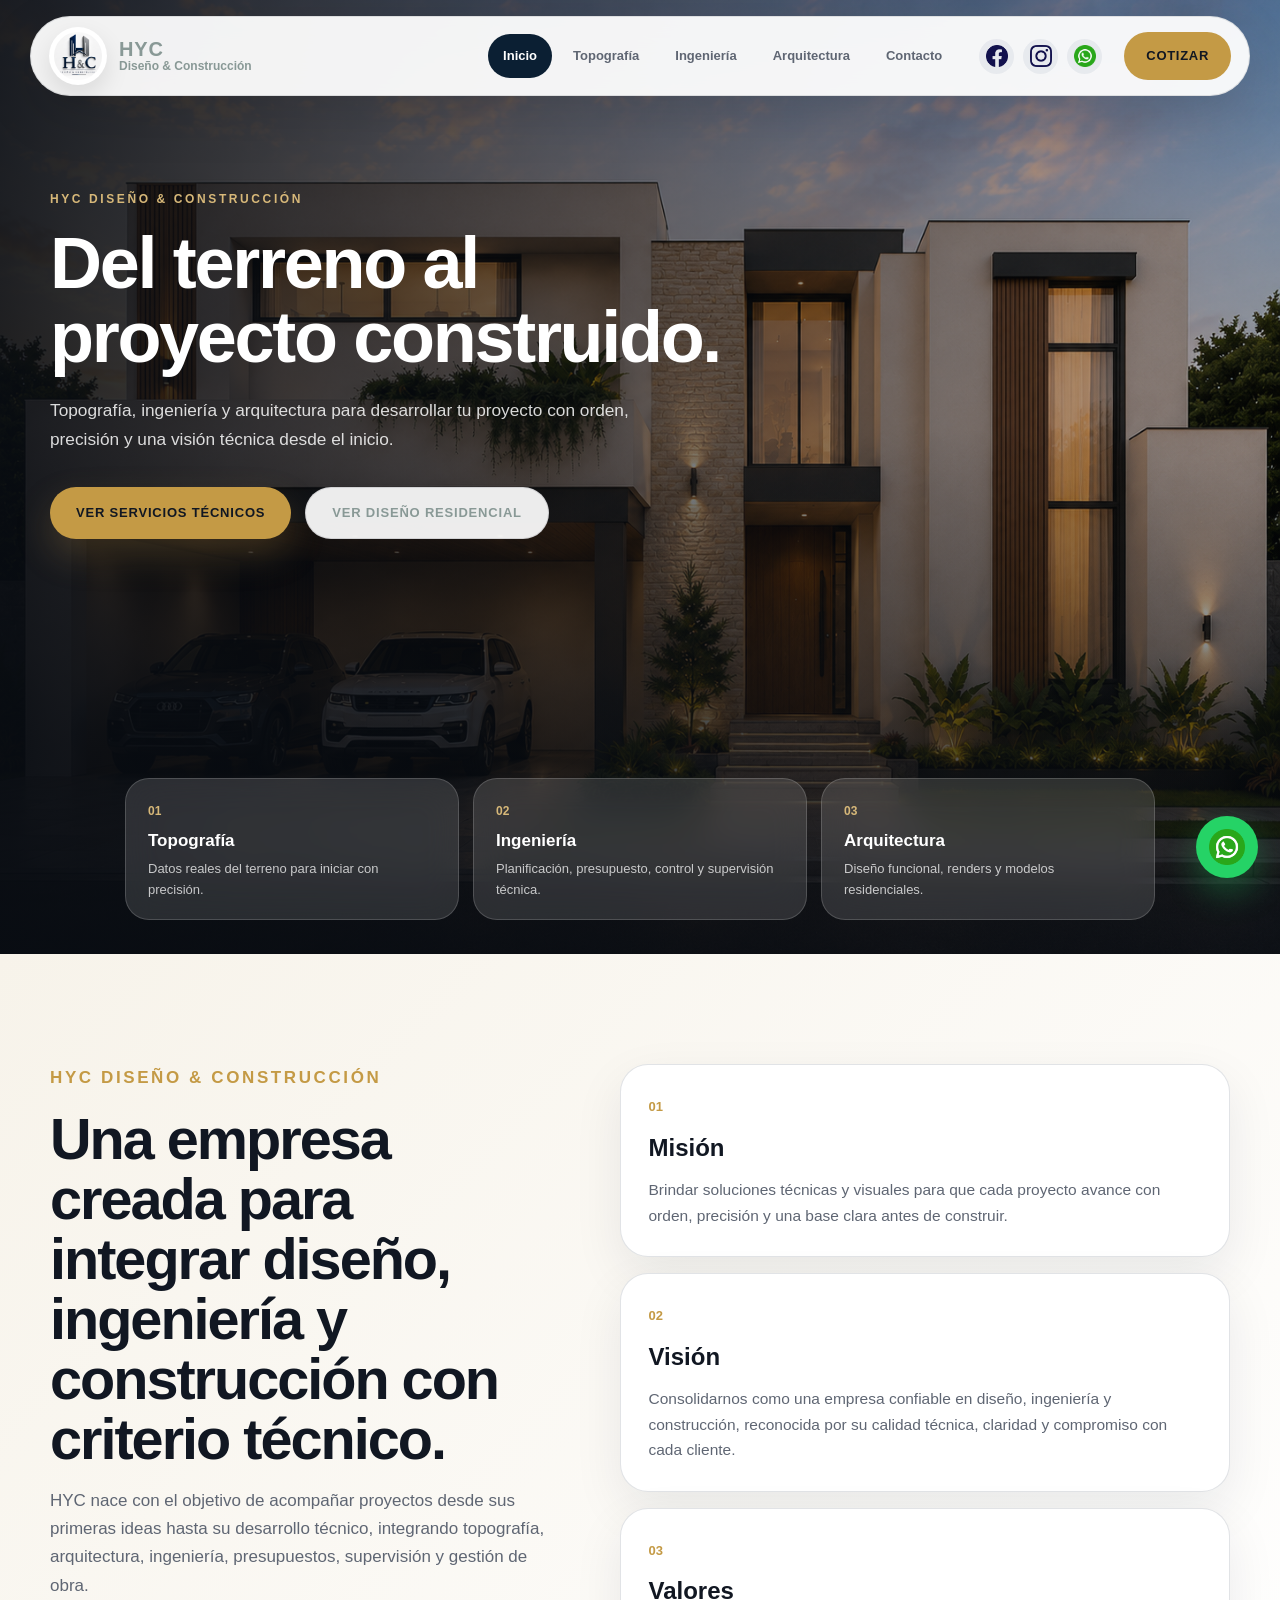
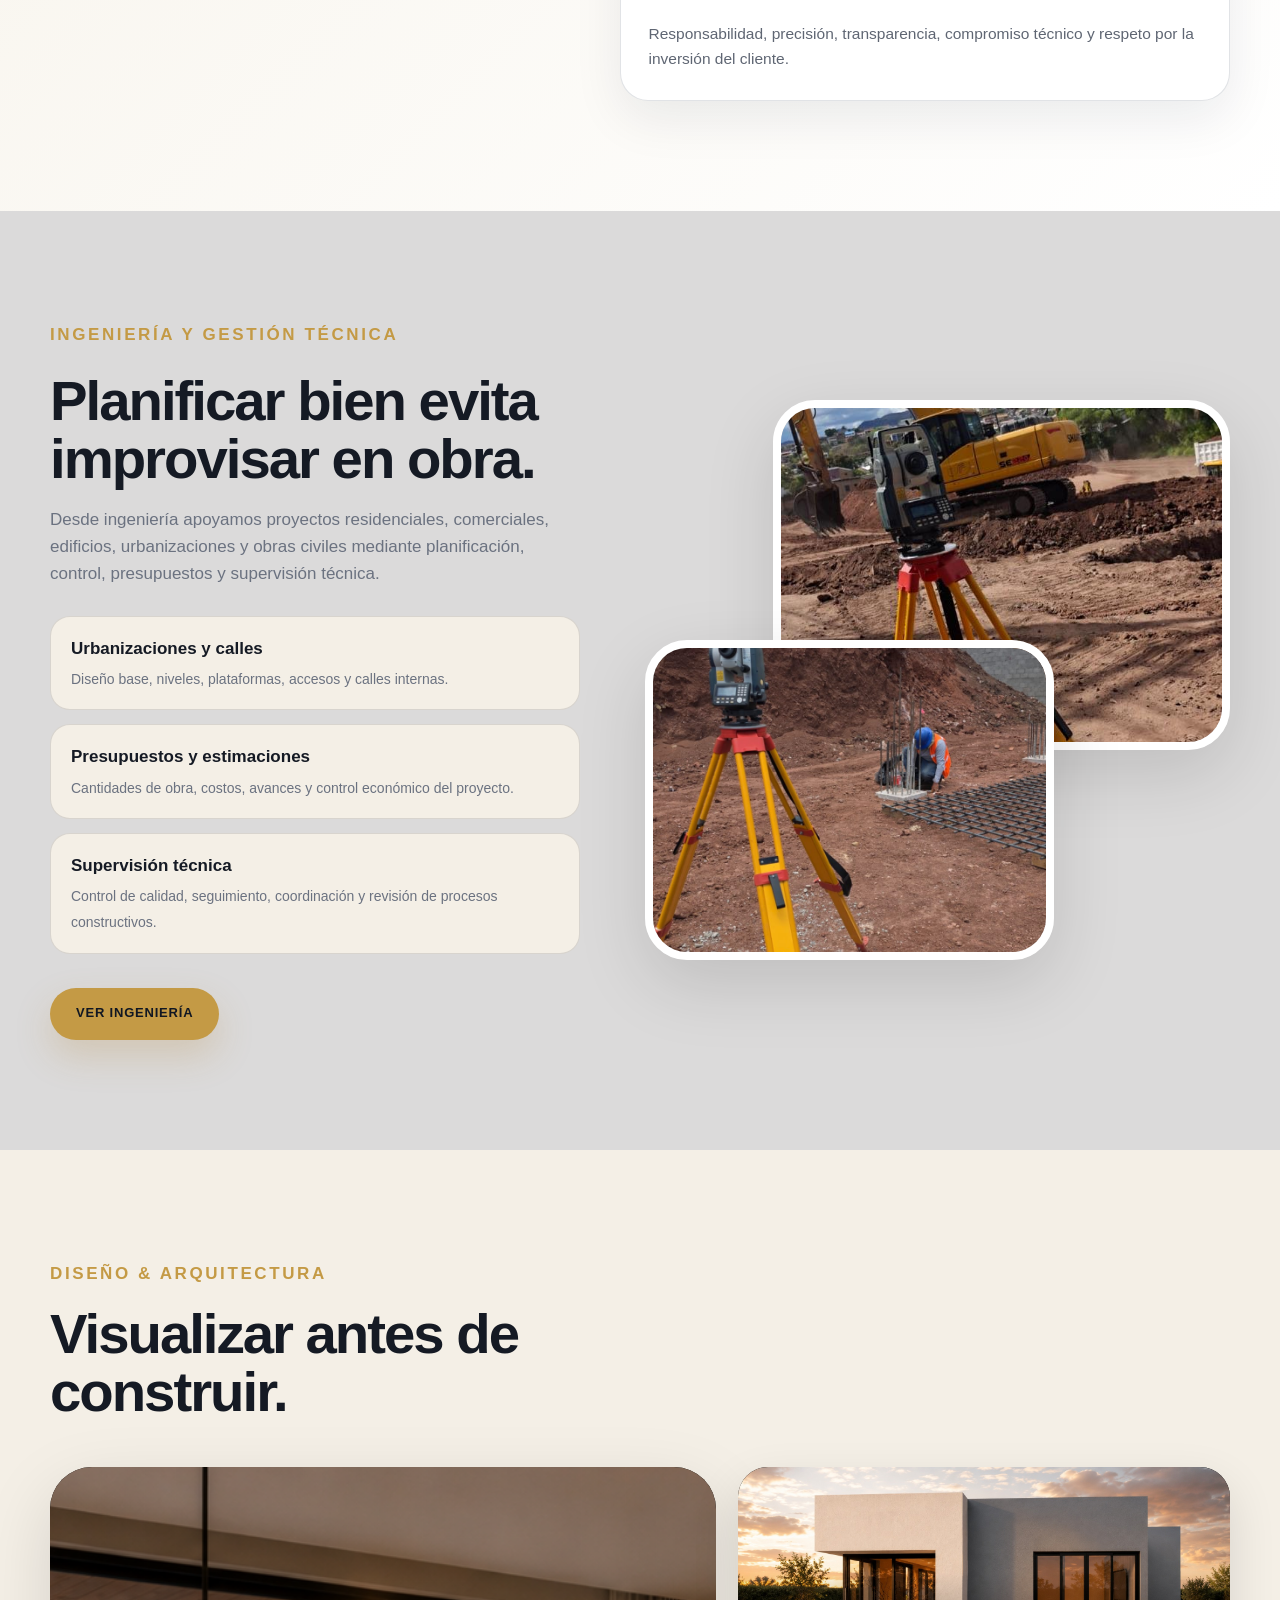
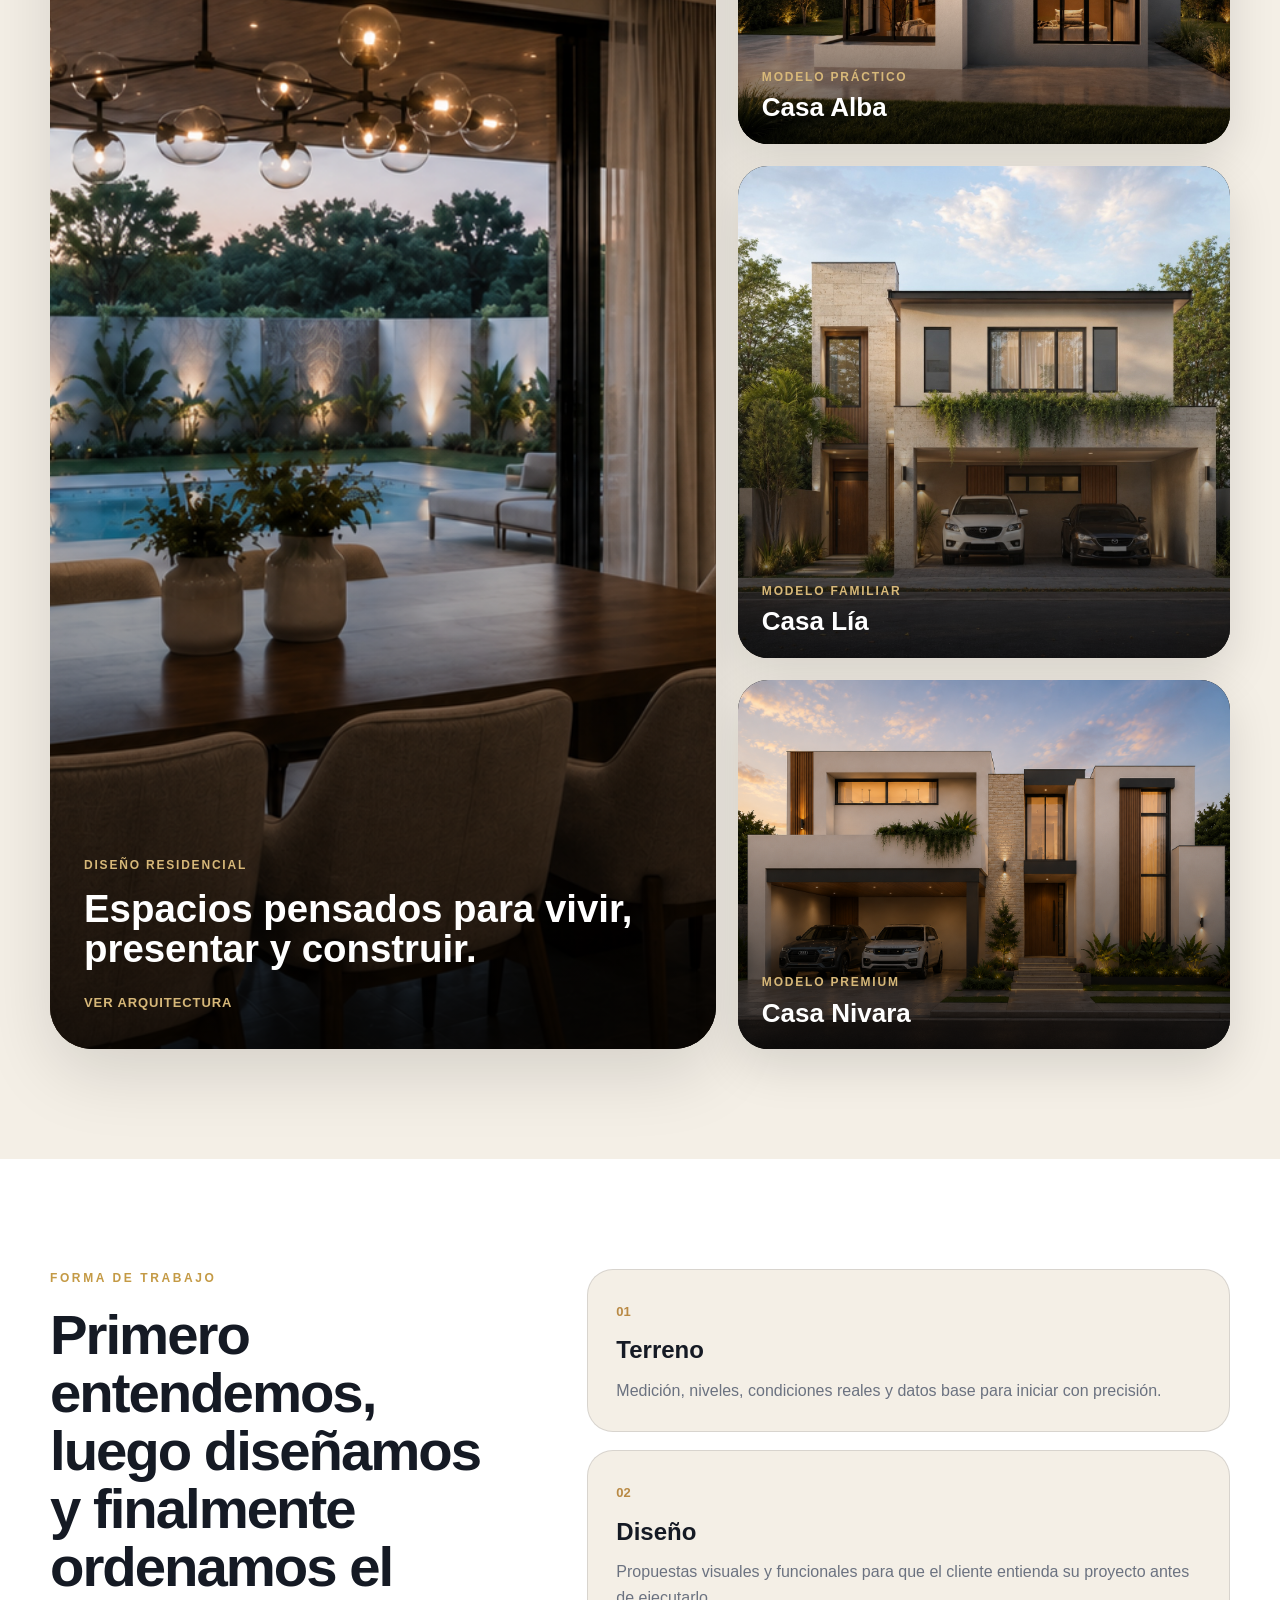
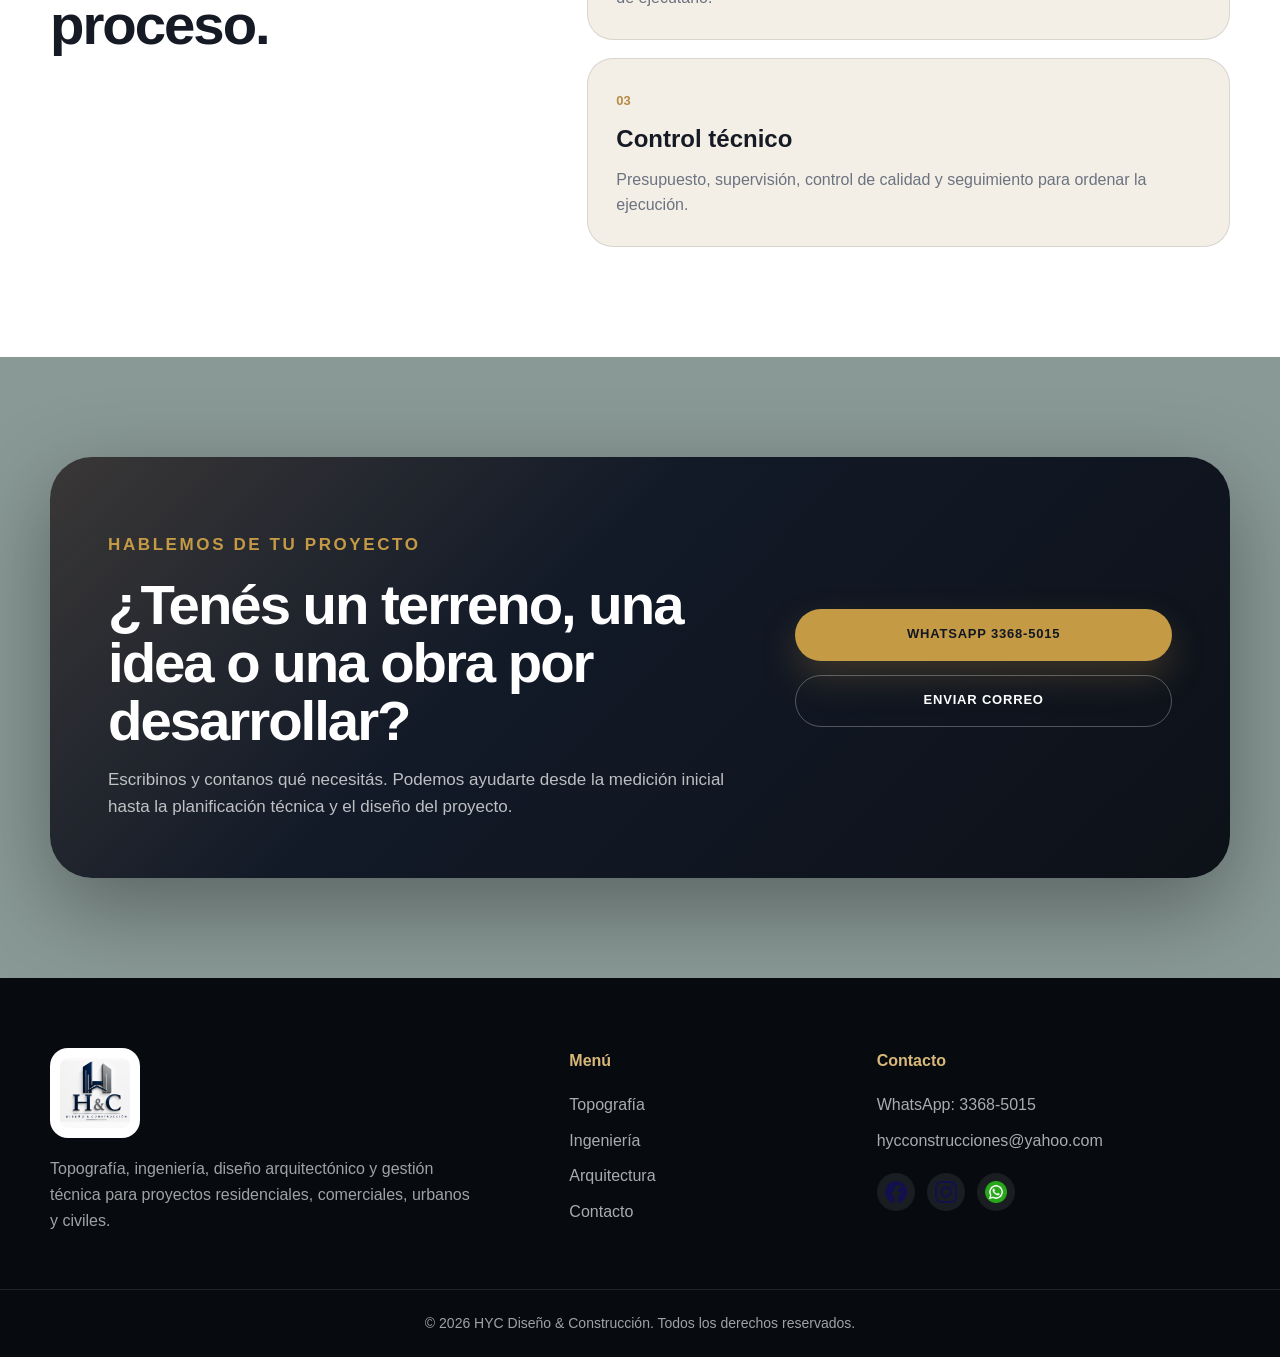
==== index.html @ 6c29e4f9 "Add files via upload" ====
<!DOCTYPE html>
<html lang="es">
<head>
  <meta charset="UTF-8" />
  <meta name="viewport" content="width=device-width, initial-scale=1.0" />

  <title>HYC Diseño & Construcción | Topografía, Ingeniería y Arquitectura</title>

  <meta name="description" content="HYC Diseño & Construcción integra topografía, ingeniería y arquitectura para desarrollar proyectos residenciales, comerciales, urbanos y civiles." />

  <link rel="stylesheet" href="style.css" />

  <!-- Protección básica por si el CSS no carga -->
  <style>
    .brand-logo img,
    .footer-logo {
      max-width: 90px;
      height: auto;
    }

    .nav-social img,
    .footer-social img {
      width: 22px;
      height: 22px;
      object-fit: contain;
    }

    .whatsapp-float img {
      width: 36px;
      height: 36px;
      object-fit: contain;
    }
  </style>
</head>

<body>

  <!-- HEADER -->
  <header class="site-header">
    <div class="nav-wrap">

      <a href="index.html" class="brand-logo identity-brand">
        <img src="imagenes/logo-hyc.png" alt="HYC Diseño y Construcción">
        <span class="brand-name">
          <strong>HYC</strong>
          <small>Diseño & Construcción</small>
        </span>
      </a>

      <input type="checkbox" id="menu-toggle" class="menu-toggle">

      <label for="menu-toggle" class="menu-btn">
        <span></span>
        <span></span>
        <span></span>
      </label>

      <nav class="main-nav">
        <a href="index.html" class="active">Inicio</a>
        <a href="topografia.html">Topografía</a>
        <a href="ingenieria.html">Ingeniería</a>
        <a href="arquitectura.html">Arquitectura</a>
        <a href="contacto.html">Contacto</a>
      </nav>

      <div class="nav-social">
        <a href="https://www.facebook.com/profile.php?id=61572391505468" target="_blank" aria-label="Facebook HYC">
  <img src="imagenes/facebook.png" alt="Facebook">
</a>

       <a href="https://www.instagram.com/hycconstrucciones2026/" target="_blank" aria-label="Instagram HYC">
  <img src="imagenes/instagram.png" alt="Instagram">
</a>

        <a href="https://wa.me/50433685015?text=Hola%20HYC,%20quiero%20informaci%C3%B3n%20sobre%20sus%20servicios" target="_blank" aria-label="WhatsApp HYC">
          <img src="imagenes/whatsapp.png" alt="WhatsApp">
        </a>
      </div>

      <a class="nav-quote" href="https://wa.me/50433685015?text=Hola%20HYC,%20quiero%20cotizar%20un%20proyecto" target="_blank">
        Cotizar
      </a>

    </div>
  </header>

  <!-- WHATSAPP FLOTANTE -->
  <a class="whatsapp-float" href="https://wa.me/50433685015?text=Hola%20HYC,%20quiero%20informaci%C3%B3n%20sobre%20sus%20servicios" target="_blank" aria-label="Escribir por WhatsApp">
    <img src="imagenes/whatsapp.png" alt="WhatsApp">
  </a>

  <main>

    <!-- HERO PRINCIPAL -->
    <section class="hero-minimal">

      <div class="hero-image">
        <img src="imagenes/casa-nivara-fachada-frontal.png" alt="Casa Nivara HYC">
      </div>

      <div class="hero-shade"></div>

      <div class="hero-inner">

        <p class="hero-kicker">HYC Diseño & Construcción</p>

        <h1>Del terreno al proyecto construido.</h1>

        <p class="hero-copy">
          Topografía, ingeniería y arquitectura para desarrollar tu proyecto con orden,
          precisión y una visión técnica desde el inicio.
        </p>

        <div class="hero-buttons">
          <a href="topografia.html" class="btn-main">Ver servicios técnicos</a>
          <a href="arquitectura.html" class="btn-ghost">Ver diseño residencial</a>
        </div>

      </div>

      <div class="hero-bottom-card">
        <div>
          <span>01</span>
          <strong>Topografía</strong>
          <p>Datos reales del terreno para iniciar con precisión.</p>
        </div>

        <div>
          <span>02</span>
          <strong>Ingeniería</strong>
          <p>Planificación, presupuesto, control y supervisión técnica.</p>
        </div>

        <div>
          <span>03</span>
          <strong>Arquitectura</strong>
          <p>Diseño funcional, renders y modelos residenciales.</p>
        </div>
      </div>

    </section>

    <section class="identity-section">
  <div class="container identity-grid">

    <div>
      <p class="section-tag">HYC Diseño & Construcción</p>
      <h2>Una empresa creada para integrar diseño, ingeniería y construcción con criterio técnico.</h2>
      <p>
        HYC nace con el objetivo de acompañar proyectos desde sus primeras ideas hasta su desarrollo técnico,
        integrando topografía, arquitectura, ingeniería, presupuestos, supervisión y gestión de obra.
      </p>
    </div>

    <div class="identity-cards">

      <article>
        <span>01</span>
        <h3>Misión</h3>
        <p>
          Brindar soluciones técnicas y visuales para que cada proyecto avance con orden,
          precisión y una base clara antes de construir.
        </p>
      </article>

      <article>
        <span>02</span>
        <h3>Visión</h3>
        <p>
          Consolidarnos como una empresa confiable en diseño, ingeniería y construcción,
          reconocida por su calidad técnica, claridad y compromiso con cada cliente.
        </p>
      </article>

      <article>
        <span>03</span>
        <h3>Valores</h3>
        <p>
          Responsabilidad, precisión, transparencia, compromiso técnico y respeto por la inversión del cliente.
        </p>
      </article>

    </div>

  </div>
</section>

    <!-- INGENIERÍA -->
    <section class="engineering-clean home-white-section">
      <div class="container engineering-grid">

        <div class="engineering-copy">
          <p class="section-tag">Ingeniería y gestión técnica</p>
          <h2>Planificar bien evita improvisar en obra.</h2>

          <p>
            Desde ingeniería apoyamos proyectos residenciales, comerciales, edificios,
            urbanizaciones y obras civiles mediante planificación, control, presupuestos y supervisión técnica.
          </p>

          <div class="engineering-points">
            <div>
              <strong>Urbanizaciones y calles</strong>
              <span>Diseño base, niveles, plataformas, accesos y calles internas.</span>
            </div>

            <div>
              <strong>Presupuestos y estimaciones</strong>
              <span>Cantidades de obra, costos, avances y control económico del proyecto.</span>
            </div>

            <div>
              <strong>Supervisión técnica</strong>
              <span>Control de calidad, seguimiento, coordinación y revisión de procesos constructivos.</span>
            </div>
          </div>

          <a href="ingenieria.html" class="btn-main dark">Ver ingeniería</a>
        </div>

        <div class="engineering-images">
          <img src="imagenes/topografia-17.jpeg" alt="Control técnico en obra HYC">
          <img src="imagenes/topografia-campo-01.jpeg" alt="Topografía y obra HYC">
        </div>

      </div>
    </section>

    <!-- ARQUITECTURA -->
    <section class="architecture-home-section">
      <div class="container">

        <div class="architecture-home-head">
          <div>
            <p class="section-tag">Diseño & Arquitectura</p>
            <h2>Visualizar antes de construir.</h2>
          </div>

        
        </div>

        <div class="architecture-showcase">

          <article class="arch-main-card">
            <img src="imagenes/casa-nivara-sala-comedor.png" alt="Diseño interior HYC">
            <div>
              <span>Diseño residencial</span>
              <h3>Espacios pensados para vivir, presentar y construir.</h3>
              <a href="arquitectura.html">Ver arquitectura</a>
            </div>
          </article>

          <div class="arch-model-strip">

            <article>
              <img src="imagenes/casa-alba-fachada-posterior.jpeg" alt="Casa Alba HYC">
              <div>
                <span>Modelo práctico</span>
                <h4>Casa Alba</h4>
              </div>
            </article>

            <article>
              <img src="imagenes/casa-lia-fachada.jpeg" alt="Casa Lía HYC">
              <div>
                <span>Modelo familiar</span>
                <h4>Casa Lía</h4>
              </div>
            </article>

            <article>
              <img src="imagenes/casa-nivara-fachada-frontal.png" alt="Casa Nivara HYC">
              <div>
                <span>Modelo premium</span>
                <h4>Casa Nivara</h4>
              </div>
            </article>

          </div>

        </div>

      </div>
    </section>

    <!-- CIERRE GENERAL -->
    <section class="why-clean home-final-flow">
      <div class="container why-grid">

        <div>
          <p class="section-tag">Forma de trabajo</p>
          <h2>Primero entendemos, luego diseñamos y finalmente ordenamos el proceso.</h2>
        </div>

        <div class="why-items">

          <div class="why-item">
            <span>01</span>
            <h3>Terreno</h3>
            <p>
              Medición, niveles, condiciones reales y datos base para iniciar con precisión.
            </p>
          </div>

          <div class="why-item">
            <span>02</span>
            <h3>Diseño</h3>
            <p>
              Propuestas visuales y funcionales para que el cliente entienda su proyecto antes de ejecutarlo.
            </p>
          </div>

          <div class="why-item">
            <span>03</span>
            <h3>Control técnico</h3>
            <p>
              Presupuesto, supervisión, control de calidad y seguimiento para ordenar la ejecución.
            </p>
          </div>

        </div>

      </div>
    </section>

    <!-- CTA FINAL -->
    <section class="final-cta">
      <div class="container final-cta-box">

        <div>
          <p class="section-tag">Hablemos de tu proyecto</p>
          <h2>¿Tenés un terreno, una idea o una obra por desarrollar?</h2>
          <p>
            Escribinos y contanos qué necesitás. Podemos ayudarte desde la medición inicial
            hasta la planificación técnica y el diseño del proyecto.
          </p>
        </div>

        <div class="final-cta-actions">
          <a class="btn-main" href="https://wa.me/50433685015?text=Hola%20HYC,%20quiero%20hablar%20sobre%20un%20proyecto" target="_blank">
            WhatsApp 3368-5015
          </a>

          <a class="btn-ghost dark-line" href="mailto:hycconstrucciones@yahoo.com">
            Enviar correo
          </a>
        </div>

      </div>
    </section>

  </main>

  <!-- FOOTER -->
  <footer class="site-footer">
    <div class="container footer-clean-grid">

      <div>
        <img class="footer-logo" src="imagenes/logo-hyc.png" alt="HYC Diseño y Construcción">
        <p>
          Topografía, ingeniería, diseño arquitectónico y gestión técnica para proyectos
          residenciales, comerciales, urbanos y civiles.
        </p>
      </div>

      <div>
        <h4>Menú</h4>
        <a href="topografia.html">Topografía</a>
        <a href="ingenieria.html">Ingeniería</a>
        <a href="arquitectura.html">Arquitectura</a>
        <a href="contacto.html">Contacto</a>
      </div>

      <div>
        <h4>Contacto</h4>
        <a href="https://wa.me/50433685015" target="_blank">WhatsApp: 3368-5015</a>
        <a href="mailto:hycconstrucciones@yahoo.com">hycconstrucciones@yahoo.com</a>

        <div class="footer-social">
  <a href="https://www.facebook.com/profile.php?id=61572391505468" target="_blank" aria-label="Facebook HYC">
    <img src="imagenes/facebook.png" alt="Facebook">
  </a>

  <a href="https://www.instagram.com/hycconstrucciones2026/" target="_blank" aria-label="Instagram HYC">
    <img src="imagenes/instagram.png" alt="Instagram">
  </a>

  <a href="https://wa.me/50433685015" target="_blank" aria-label="WhatsApp HYC">
    <img src="imagenes/whatsapp.png" alt="WhatsApp">
  </a>
</div>
      </div>

    </div>

    <div class="footer-bottom-clean">
      <p>© 2026 HYC Diseño & Construcción. Todos los derechos reservados.</p>
    </div>
  </footer>

</body>
</html>
---- style.css ----
/* ================================
   HYC DISEÑO & CONSTRUCCIÓN
   STYLE.CSS
================================ */

:root {
  --bg: #f4efe6;
  --white: #ffffff;
  --dark: #899996;
  --dark-soft: #1b2330;
  --text: #151a24;
  --muted: #6b7280;
  --gold: #b98a45;
  --gold-light: #d7b879;
  --line: rgba(17, 23, 34, 0.12);
  --line-light: rgba(255, 255, 255, 0.18);
  --radius: 28px;
  --radius-lg: 42px;
  --shadow: 0 24px 70px rgba(0, 0, 0, 0.13);
  --shadow-dark: 0 30px 90px rgba(0, 0, 0, 0.35);
  --container: 1180px;
}

/* RESET */
* {
  margin: 0;
  padding: 0;
  box-sizing: border-box;
}

html {
  scroll-behavior: smooth;
}

body {
  font-family: Arial, Helvetica, sans-serif;
  background: var(--bg);
  color: var(--text);
  line-height: 1.6;
  overflow-x: hidden;
}

img,
video {
  max-width: 100%;
  display: block;
}

a {
  text-decoration: none;
  color: inherit;
}

.container {
  width: min(100% - 42px, var(--container));
  margin: 0 auto;
}

/* ================================
   HEADER
================================ */

.site-header {
  position: fixed;
  top: 0;
  width: 100%;
  z-index: 999;
  padding: 16px 0;
}

.nav-wrap {
  width: min(100% - 46px, 1220px);
  margin: 0 auto;
  min-height: 76px;
  padding: 10px 18px;
  border-radius: 999px;
  display: flex;
  align-items: center;
  gap: 22px;
  background: rgba(255, 255, 255, 0.92);
  border: 1px solid rgba(17, 23, 34, 0.10);
  backdrop-filter: blur(18px);
  box-shadow: 0 18px 55px rgba(0, 0, 0, 0.12);
}

.brand-logo.identity-brand {
  display: flex;
  align-items: center;
  gap: 12px;
  flex-shrink: 0;
}

.brand-logo.identity-brand img {
  width: 58px;
  height: 58px;
  object-fit: contain;
  border-radius: 50%;
  background: #fff;
  padding: 5px;
  box-shadow: 0 10px 24px rgba(0, 0, 0, 0.10);
}

.brand-name {
  display: flex;
  flex-direction: column;
  line-height: 1.08;
}

.brand-name strong {
  font-size: 20px;
  font-weight: 900;
  letter-spacing: 0.8px;
  color: var(--dark);
}

.brand-name small {
  font-size: 12px;
  color: var(--dark);
  font-weight: 600;
}

.main-nav {
  margin-left: auto;
  display: flex;
  align-items: center;
  gap: 6px;
}

.main-nav a {
  padding: 12px 15px;
  border-radius: 999px;
  font-size: 13px;
  font-weight: 900;
  color: var(--dark);
  transition: 0.25s ease;
}

.main-nav a:hover,
.main-nav a.active {
  background: var(--dark);
  color: #fff;
}

.nav-social {
  display: flex;
  align-items: center;
  gap: 9px;
}

.nav-social a {
  width: 35px;
  height: 35px;
  border-radius: 50%;
  display: grid;
  place-items: center;
  background: rgba(11, 45, 84, 0.06);
  transition: 0.25s ease;
}

.nav-social a:hover {
  transform: translateY(-2px);
  background: rgba(185, 138, 69, 0.18);
}

.nav-social img {
  width: 18px;
  height: 18px;
  object-fit: contain;
}

.nav-quote {
  background: var(--dark);
  color: #fff;
  padding: 14px 22px;
  border-radius: 999px;
  font-size: 13px;
  font-weight: 900;
  text-transform: uppercase;
  letter-spacing: 0.7px;
  transition: 0.25s ease;
}

.nav-quote:hover {
  background: var(--gold);
  color: #111;
  transform: translateY(-2px);
}

.menu-toggle {
  display: none;
}

.menu-btn {
  display: none;
  width: 46px;
  height: 46px;
  border-radius: 50%;
  background: var(--dark);
  align-items: center;
  justify-content: center;
  flex-direction: column;
  gap: 5px;
  cursor: pointer;
  margin-left: auto;
}

.menu-btn span {
  width: 20px;
  height: 2px;
  background: #fff;
  border-radius: 999px;
}

/* ================================
   WHATSAPP FLOTANTE
================================ */

.whatsapp-float {
  position: fixed;
  right: 22px;
  bottom: 22px;
  width: 62px;
  height: 62px;
  border-radius: 50%;
  display: grid;
  place-items: center;
  background: #25d366;
  box-shadow: 0 18px 45px rgba(0, 0, 0, 0.28);
  z-index: 1000;
  transition: 0.25s ease;
}

.whatsapp-float:hover {
  transform: translateY(-4px) scale(1.03);
}

.whatsapp-float img {
  width: 36px;
  height: 36px;
  object-fit: contain;
}

/* ================================
   BOTONES
================================ */

.btn-main,
.btn-ghost {
  display: inline-flex;
  align-items: center;
  justify-content: center;
  min-height: 52px;
  padding: 0 26px;
  border-radius: 999px;
  font-size: 13px;
  font-weight: 900;
  text-transform: uppercase;
  letter-spacing: 0.8px;
  transition: 0.25s ease;
}

.btn-main {
  background: var(--gold);
  color: #111;
  box-shadow: 0 16px 35px rgba(185, 138, 69, 0.25);
}

.btn-main:hover {
  transform: translateY(-3px);
  background: var(--gold-light);
}

.btn-main.dark {
  background: var(--dark);
  color: #fff;
}

.btn-main.dark:hover {
  background: var(--gold);
  color: #111;
}

.btn-ghost {
  background: rgba(255, 255, 255, 0.92);
  color: var(--dark);
  border: 1px solid rgba(17, 23, 34, 0.12);
}

.btn-ghost:hover {
  transform: translateY(-3px);
  background: #fff;
}

.btn-ghost.dark-line {
  background: transparent;
  color: #fff;
  border-color: rgba(255, 255, 255, 0.28);
}

.btn-ghost.dark-line:hover {
  background: #fff;
  color: var(--dark);
}

/* ================================
   HERO PRINCIPAL
================================ */

.hero-minimal {
  position: relative;
  min-height: 106vh;
  background: var(--dark);
  overflow: hidden;
  display: flex;
  align-items: flex-start;
}

.hero-image {
  position: absolute;
  inset: 0;
  z-index: 1;
}

.hero-image img {
  width: 100%;
  height: 100%;
  object-fit: cover;
}

.hero-shade {
  position: absolute;
  inset: 0;
  z-index: 2;
  background:
    linear-gradient(90deg, rgba(8, 12, 18, 0.90) 0%, rgba(8, 12, 18, 0.58) 45%, rgba(8, 12, 18, 0.18) 100%),
    linear-gradient(0deg, rgba(8, 12, 18, 0.82) 0%, transparent 55%);
}

.hero-inner {
  position: relative;
  z-index: 3;
  width: min(100% - 42px, var(--container));
  margin: 0 auto;
  padding-top: 190px;
  padding-bottom: 240px;
  color: #fff;
}

.hero-kicker,
.section-tag {
  font-size: 12px;
  font-weight: 900;
  letter-spacing: 2.6px;
  text-transform: uppercase;
  color: var(--gold-light);
  margin-bottom: 18px;
}

.hero-inner h1 {
  max-width: 720px;
  font-size: clamp(42px, 5.8vw, 72px);
  line-height: 1.02;
  letter-spacing: -2.3px;
  margin-bottom: 22px;
}

.hero-copy {
  max-width: 610px;
  font-size: clamp(16px, 1.35vw, 19px);
  color: rgba(255, 255, 255, 0.84);
  line-height: 1.65;
  margin-bottom: 34px;
}

.hero-buttons {
  display: flex;
  flex-wrap: wrap;
  gap: 14px;
}

/* Tarjetas inferiores del hero */
.hero-bottom-card {
  position: absolute;
  z-index: 4;
  left: 50%;
  bottom: 34px;
  transform: translateX(-50%);
  width: min(100% - 42px, 1030px);
  display: grid;
  grid-template-columns: repeat(3, 1fr);
  gap: 14px;
}

.hero-bottom-card div {
  padding: 18px 22px;
  border-radius: 24px;
  background: rgba(255, 255, 255, 0.13);
  border: 1px solid rgba(255, 255, 255, 0.17);
  backdrop-filter: blur(18px);
  color: #fff;
}

.hero-bottom-card span {
  color: var(--gold-light);
  font-size: 12px;
  font-weight: 900;
}

.hero-bottom-card strong {
  display: block;
  font-size: 17px;
  margin: 5px 0;
}

.hero-bottom-card p {
  color: rgba(255, 255, 255, 0.74);
  font-size: 13px;
}

/* ================================
   TOPOGRAFÍA FEATURE
================================ */

.topography-feature {
  padding: 110px 0;
  background: var(--dark);
  color: #202a2f;
}

.topo-feature-grid {
  display: grid;
  grid-template-columns: 1.05fr 0.95fr;
  gap: 60px;
  align-items: center;
}

.topo-video {
  border-radius: var(--radius-lg);
  overflow: hidden;
  box-shadow: var(--shadow-dark);
  border: 1px solid var(--line-light);
  background: #c2acac;
}

.topo-video video {
  width: 100%;
  height: 420px;
  object-fit: cover;
}

.topo-text h2 {
  font-size: clamp(34px, 4.3vw, 56px);
  line-height: 1.03;
  letter-spacing: -2px;
  margin-bottom: 18px;
}

.topo-text p {
  color: rgba(17, 16, 16, 0.74);
  font-size: 17px;
}

.soft-list {
  display: flex;
  flex-wrap: wrap;
  gap: 10px;
  margin: 28px 0 30px;
}

.soft-list span {
  border: 1px solid rgba(255, 255, 255, 0.16);
  background: rgba(255, 255, 255, 0.08);
  padding: 10px 14px;
  border-radius: 999px;
  font-size: 13px;
  font-weight: 800;
  color: rgba(58, 58, 75, 0.86);
}

.text-link {
  display: inline-flex;
  color: var(--gold-light);
  font-size: 13px;
  font-weight: 900;
  text-transform: uppercase;
  letter-spacing: 0.9px;
}

/* ================================
   INGENIERÍA
================================ */

.engineering-clean {
  padding: 110px 0;
  background: #dbdada;
}

.engineering-grid {
  display: grid;
  grid-template-columns: 0.95fr 1.05fr;
  gap: 65px;
  align-items: center;
}

.engineering-copy .section-tag,
.architecture-home-section .section-tag,
.why-clean .section-tag,
.final-cta .section-tag {
  color: var(--gold);
}

.engineering-copy h2 {
  font-size: clamp(34px, 4.4vw, 58px);
  line-height: 1.03;
  letter-spacing: -2px;
  margin-bottom: 18px;
}

.engineering-copy p {
  color: var(--muted);
  font-size: 17px;
  margin-bottom: 24px;
}

.engineering-points {
  display: grid;
  gap: 14px;
  margin: 28px 0 34px;
}

.engineering-points div {
  padding: 18px 20px;
  border-radius: 20px;
  background: var(--bg);
  border: 1px solid var(--line);
}

.engineering-points strong {
  display: block;
  font-size: 17px;
  margin-bottom: 4px;
}

.engineering-points span {
  color: var(--muted);
  font-size: 14px;
}

.engineering-images {
  position: relative;
  min-height: 560px;
}

.engineering-images img {
  position: absolute;
  object-fit: cover;
  border-radius: var(--radius-lg);
  box-shadow: var(--shadow);
  border: 8px solid #fff;
}

.engineering-images img:first-child {
  width: 78%;
  height: 350px;
  right: 0;
  top: 0;
}

.engineering-images img:last-child {
  width: 70%;
  height: 320px;
  left: 0;
  bottom: 0;
}

/* ================================
   ARQUITECTURA HOME
================================ */

.architecture-home-section {
  padding: 110px 0;
  background: var(--bg);
}

.architecture-home-head {
  display: grid;
  grid-template-columns: 0.9fr 0.8fr;
  gap: 45px;
  align-items: end;
  margin-bottom: 46px;
}

.architecture-home-head h2 {
  font-size: clamp(34px, 4.4vw, 58px);
  line-height: 1.03;
  letter-spacing: -2px;
}

.architecture-home-head p {
  color: var(--muted);
  font-size: 17px;
}

.architecture-showcase {
  display: grid;
  grid-template-columns: 1.15fr 0.85fr;
  gap: 22px;
}

.arch-main-card {
  position: relative;
  min-height: 620px;
  border-radius: var(--radius-lg);
  overflow: hidden;
  box-shadow: var(--shadow);
  background: #000;
}

.arch-main-card img {
  width: 100%;
  height: 100%;
  object-fit: cover;
}

.arch-main-card::after {
  content: "";
  position: absolute;
  inset: 0;
  background: linear-gradient(0deg, rgba(0, 0, 0, 0.74), transparent 58%);
}

.arch-main-card div {
  position: absolute;
  z-index: 2;
  left: 34px;
  right: 34px;
  bottom: 34px;
  color: #fff;
}

.arch-main-card span,
.arch-model-strip span {
  color: var(--gold-light);
  font-size: 12px;
  font-weight: 900;
  letter-spacing: 1.8px;
  text-transform: uppercase;
}

.arch-main-card h3 {
  font-size: clamp(30px, 3vw, 44px);
  line-height: 1.05;
  margin: 12px 0 20px;
}

.arch-main-card a {
  display: inline-flex;
  color: var(--gold-light);
  font-size: 13px;
  font-weight: 900;
  text-transform: uppercase;
  letter-spacing: 0.9px;
}

.arch-model-strip {
  display: grid;
  gap: 22px;
}

.arch-model-strip article {
  position: relative;
  min-height: 190px;
  border-radius: 30px;
  overflow: hidden;
  background: #000;
  box-shadow: 0 18px 48px rgba(0, 0, 0, 0.12);
}

.arch-model-strip img {
  width: 100%;
  height: 100%;
  object-fit: cover;
}

.arch-model-strip article::after {
  content: "";
  position: absolute;
  inset: 0;
  background: linear-gradient(0deg, rgba(0, 0, 0, 0.70), transparent 62%);
}

.arch-model-strip div {
  position: absolute;
  z-index: 2;
  left: 24px;
  right: 24px;
  bottom: 22px;
  color: #fff;
}

.arch-model-strip h4 {
  font-size: 26px;
  line-height: 1.05;
  margin-top: 6px;
}

/* ================================
   FORMA DE TRABAJO
================================ */

.why-clean {
  padding: 110px 0;
  background: #fff;
}

.why-grid {
  display: grid;
  grid-template-columns: 0.8fr 1.1fr;
  gap: 70px;
  align-items: start;
}

.why-grid h2 {
  font-size: clamp(34px, 4.4vw, 58px);
  line-height: 1.03;
  letter-spacing: -2px;
}

.why-items {
  display: grid;
  gap: 18px;
}

.why-item {
  padding: 28px;
  background: var(--bg);
  border: 1px solid var(--line);
  border-radius: 26px;
}

.why-item span {
  color: var(--gold);
  font-size: 13px;
  font-weight: 900;
}

.why-item h3 {
  font-size: 24px;
  margin: 8px 0 8px;
}

.why-item p {
  color: var(--muted);
}

/* ================================
   CTA FINAL
================================ */

.final-cta {
  padding: 100px 0;
  background: var(--dark);
}

.final-cta-box {
  display: grid;
  grid-template-columns: 1.1fr 0.65fr;
  gap: 50px;
  align-items: center;
  padding: 58px;
  border-radius: var(--radius-lg);
  background:
    linear-gradient(135deg, rgba(185, 138, 69, 0.22), transparent 40%),
    linear-gradient(135deg, #162032, #0d1118);
  color: #fff;
  box-shadow: var(--shadow-dark);
}

.final-cta-box h2 {
  font-size: clamp(34px, 4.4vw, 58px);
  line-height: 1.03;
  letter-spacing: -2px;
}

.final-cta-box p {
  color: rgba(255, 255, 255, 0.72);
  font-size: 17px;
  margin-top: 16px;
}

.final-cta-actions {
  display: grid;
  gap: 14px;
}

/* ================================
   FOOTER
================================ */

.site-footer {
  background: #070a0f;
  color: #fff;
  padding-top: 70px;
}

.footer-clean-grid {
  display: grid;
  grid-template-columns: 1.3fr 0.7fr 1fr;
  gap: 60px;
  padding-bottom: 55px;
}

.footer-logo {
  width: 150px;
  height: auto;
  margin-bottom: 18px;
  background: #fff;
  border-radius: 18px;
  padding: 10px;
}

.site-footer p {
  color: rgba(255, 255, 255, 0.62);
  max-width: 420px;
}

.site-footer h4 {
  color: var(--gold-light);
  margin-bottom: 18px;
  font-size: 16px;
}

.site-footer a {
  display: block;
  color: rgba(255, 255, 255, 0.66);
  margin-bottom: 10px;
  transition: 0.25s ease;
}

.site-footer a:hover {
  color: #fff;
}

.footer-social {
  display: flex;
  gap: 12px;
  margin-top: 20px;
}

.footer-social a {
  width: 38px;
  height: 38px;
  border-radius: 50%;
  display: grid;
  place-items: center;
  background: rgba(255, 255, 255, 0.08);
}

.footer-social img {
  width: 20px;
  height: 20px;
  object-fit: contain;
}

.footer-bottom-clean {
  border-top: 1px solid rgba(255, 255, 255, 0.10);
  text-align: center;
  padding: 22px 20px;
}

.footer-bottom-clean p {
  max-width: none;
  font-size: 14px;
}

/* ================================
   RESPONSIVE
================================ */

@media (max-width: 1050px) {
  .nav-wrap {
    border-radius: 28px;
  }

  .menu-btn {
    display: flex;
  }

  .main-nav {
    position: absolute;
    top: 92px;
    left: 22px;
    right: 22px;
    display: none;
    flex-direction: column;
    align-items: stretch;
    background: rgba(255, 255, 255, 0.96);
    border-radius: 26px;
    padding: 18px;
    box-shadow: var(--shadow);
  }

  .main-nav a {
    padding: 15px 18px;
  }

  .menu-toggle:checked ~ .main-nav {
    display: flex;
  }

  .nav-social,
  .nav-quote {
    display: none;
  }

  .hero-minimal {
    min-height: auto;
  }

  .hero-inner {
    padding-top: 170px;
    padding-bottom: 80px;
  }

  .hero-bottom-card {
    position: relative;
    left: auto;
    bottom: auto;
    transform: none;
    width: min(100% - 42px, var(--container));
    margin: 30px auto 40px;
    grid-template-columns: 1fr;
  }

  .topo-feature-grid,
  .engineering-grid,
  .architecture-home-head,
  .architecture-showcase,
  .why-grid,
  .final-cta-box,
  .footer-clean-grid {
    grid-template-columns: 1fr;
  }

  .engineering-images {
    min-height: 570px;
  }

  .arch-main-card {
    min-height: 500px;
  }

  .arch-model-strip {
    grid-template-columns: repeat(3, 1fr);
  }

  .arch-model-strip article {
    min-height: 230px;
  }
}

@media (max-width: 720px) {
  .container,
  .hero-inner,
  .nav-wrap {
    width: min(100% - 28px, var(--container));
  }

  .site-header {
    padding: 12px 0;
  }

  .nav-wrap {
    min-height: 70px;
    padding: 10px 12px;
  }

  .brand-logo.identity-brand img {
    width: 52px;
    height: 52px;
  }

  .brand-name strong {
    font-size: 17px;
  }

  .brand-name small {
    font-size: 10px;
  }

  .hero-inner {
    padding-top: 145px;
    padding-bottom: 40px;
  }

  .hero-inner h1 {
    font-size: 40px;
    letter-spacing: -1.2px;
  }

  .hero-copy {
    font-size: 16px;
  }

  .hero-buttons {
    flex-direction: column;
  }

  .btn-main,
  .btn-ghost {
    width: 100%;
  }

  .topography-feature,
  .engineering-clean,
  .architecture-home-section,
  .why-clean,
  .final-cta {
    padding: 78px 0;
  }

  .topo-video video {
    height: 360px;
  }

  .topo-text h2,
  .engineering-copy h2,
  .architecture-home-head h2,
  .why-grid h2,
  .final-cta-box h2 {
    font-size: 34px;
    letter-spacing: -1px;
  }

  .engineering-images {
    min-height: auto;
    display: grid;
    gap: 16px;
  }

  .engineering-images img {
    position: static;
    width: 100% !important;
    height: 300px !important;
  }

  .arch-main-card {
    min-height: 420px;
  }

  .arch-model-strip {
    grid-template-columns: 1fr;
  }

  .arch-model-strip article {
    min-height: 230px;
  }

  .final-cta-box {
    padding: 34px;
  }

  .footer-clean-grid {
    gap: 34px;
  }

  .whatsapp-float {
    width: 56px;
    height: 56px;
    right: 16px;
    bottom: 16px;
  }

  .whatsapp-float img {
    width: 32px;
    height: 32px;
  }
}

@media (max-width: 430px) {
  .brand-name {
    display: none;
  }

  .hero-inner h1 {
    font-size: 38px;
  }

  .hero-kicker,
  .section-tag {
    font-size: 10px;
    letter-spacing: 2px;
  }

  .why-item {
    padding: 24px;
  }
}

/* Color del texto pequeño "TOPOGRAFÍA HYC" */
.topography-feature .topo-text .section-tag {
  color: #bd9b69 !important;
}

/* Mejorar tablitas de la sección Topografía */
.topography-feature .soft-list {
  display: flex;
  flex-wrap: wrap;
  gap: 12px;
  margin: 28px 0 30px;
}

.topography-feature .soft-list span {
  padding: 11px 18px;
  border-radius: 999px;
  background: rgba(24, 32, 36, 0.48);
  border: 1px solid rgba(255, 255, 255, 0.18);
  color: rgba(255, 255, 255, 0.92);
  font-size: 13px;
  font-weight: 800;
  box-shadow: 0 10px 24px rgba(0, 0, 0, 0.12);
  backdrop-filter: blur(8px);
  transition: 0.25s ease;
}

.topography-feature .soft-list span:hover {
  background: rgba(17, 23, 34, 0.72);
  border-color: rgba(185, 138, 69, 0.55);
  color: #ffffff;
  transform: translateY(-2px);
}

/* Mejor integración visual de la sección Topografía */
.topography-feature {
  background: #8f9d99;
}

.topography-feature .topo-text h2 {
  color: #202020;
}

.topography-feature .topo-text p {
  color: rgba(24, 24, 24, 0.78);
}

.topography-feature .topo-text .section-tag {
  color: #b98a45 !important;
}

.topography-feature .text-link {
  color: #d7b879;
}

/* ================================
   PÁGINA TOPOGRAFÍA
================================ */

.page-hero-topo {
  position: relative;
  min-height: 88vh;
  background: var(--dark);
  overflow: hidden;
  display: flex;
  align-items: flex-end;
}

.page-hero-media {
  position: absolute;
  inset: 0;
  z-index: 1;
}

.page-hero-media img {
  width: 100%;
  height: 100%;
  object-fit: cover;
}

.page-hero-shade {
  position: absolute;
  inset: 0;
  z-index: 2;
  background:
    linear-gradient(90deg, rgba(8, 12, 18, 0.92) 0%, rgba(8, 12, 18, 0.62) 45%, rgba(8, 12, 18, 0.20) 100%),
    linear-gradient(0deg, rgba(8, 12, 18, 0.88) 0%, transparent 55%);
}

.page-hero-inner {
  position: relative;
  z-index: 3;
  padding: 180px 0 85px;
  color: #fff;
}

.page-kicker {
  font-size: 12px;
  font-weight: 900;
  letter-spacing: 2.6px;
  text-transform: uppercase;
  color: var(--gold-light);
  margin-bottom: 18px;
}

.page-hero-inner h1 {
  max-width: 850px;
  font-size: clamp(42px, 6vw, 78px);
  line-height: 1;
  letter-spacing: -2.5px;
  margin-bottom: 24px;
}

.page-hero-inner p {
  max-width: 720px;
  color: rgba(255, 255, 255, 0.82);
  font-size: 19px;
  line-height: 1.65;
}

.page-actions {
  display: flex;
  flex-wrap: wrap;
  gap: 14px;
  margin-top: 34px;
}

/* RESUMEN TOPO */
.topo-overview {
  padding: 105px 0;
  background: #fff;
}

.overview-grid {
  display: grid;
  grid-template-columns: 0.9fr 0.9fr;
  gap: 70px;
  align-items: start;
  margin-bottom: 48px;
}

.overview-title h2,
.topo-section-head h2,
.video-copy h2,
.topo-gallery-head h2,
.deliverables-grid h2 {
  font-size: clamp(34px, 4.5vw, 58px);
  line-height: 1.03;
  letter-spacing: -2px;
}

.overview-title .section-tag,
.topo-section-head .section-tag,
.video-copy .section-tag,
.topo-gallery-head .section-tag,
.deliverables-grid .section-tag {
  color: var(--gold);
}

.overview-text p {
  color: var(--muted);
  font-size: 18px;
}

.overview-card-grid {
  display: grid;
  grid-template-columns: repeat(3, 1fr);
  gap: 18px;
}

.overview-card {
  background: var(--bg);
  border: 1px solid var(--line);
  border-radius: 28px;
  padding: 30px;
}

.overview-card span,
.service-detail-card span {
  color: var(--gold);
  font-weight: 900;
  font-size: 13px;
}

.overview-card h3 {
  font-size: 24px;
  margin: 10px 0 10px;
}

.overview-card p {
  color: var(--muted);
}

/* SERVICIOS DETALLADOS */
.topo-services-section {
  padding: 110px 0;
  background: var(--bg);
}

.topo-section-head {
  max-width: 820px;
  margin-bottom: 48px;
}

.topo-section-head p {
  color: var(--muted);
  font-size: 17px;
  margin-top: 14px;
}

.services-detail-grid {
  display: grid;
  grid-template-columns: repeat(3, 1fr);
  gap: 18px;
}

.service-detail-card {
  background: #808c8d;
  border: 1px solid var(--line);
  border-radius: 28px;
  padding: 28px;
  box-shadow: 0 16px 45px rgba(0, 0, 0, 0.06);
  transition: 0.25s ease;
}

.service-detail-card:hover {
  transform: translateY(-5px);
  box-shadow: var(--shadow);
}

.service-detail-card h3 {
  font-size: 22px;
  line-height: 1.15;
  margin: 10px 0 12px;
}

.service-detail-card p {
  color: var(--muted);
  font-size: 15.5px;
}

/* VIDEO SECTION */
.topo-video-section {
  padding: 110px 0;
  background: #fff;
}

.video-split {
  display: grid;
  grid-template-columns: 0.85fr 1.15fr;
  gap: 60px;
  align-items: center;
}

.video-copy p {
  color: var(--muted);
  font-size: 17px;
  margin: 18px 0 30px;
}

.video-mosaic {
  display: grid;
  grid-template-columns: 1.2fr 0.8fr;
  gap: 18px;
  align-items: stretch;
}

.video-frame {
  border-radius: 30px;
  overflow: hidden;
  background: #111;
  box-shadow: var(--shadow);
  border: 1px solid var(--line);
}

.video-frame video {
  width: 100%;
  height: 100%;
  min-height: 330px;
  object-fit: cover;
}

.large-video {
  min-height: 520px;
}

/* GALERÍA */
.topo-gallery-section {
  padding: 110px 0;
  background: var(--bg);
}

.topo-gallery-head {
  max-width: 760px;
  margin-bottom: 44px;
}

.topo-gallery-head p {
  color: var(--muted);
  font-size: 17px;
  margin-top: 14px;
}

.topo-gallery {
  display: grid;
  grid-template-columns: repeat(4, 1fr);
  gap: 16px;
}

.gallery-card {
  position: relative;
  min-height: 300px;
  border-radius: 30px;
  overflow: hidden;
  background: #000;
  box-shadow: var(--shadow);
}

.gallery-card.wide {
  grid-column: span 2;
}

.gallery-card img {
  width: 100%;
  height: 100%;
  object-fit: cover;
}

.gallery-card::after {
  content: "";
  position: absolute;
  inset: 0;
  background: linear-gradient(0deg, rgba(0, 0, 0, 0.70), transparent 62%);
}

.gallery-card div {
  position: absolute;
  z-index: 2;
  left: 24px;
  right: 24px;
  bottom: 22px;
  color: #fff;
}

.gallery-card span {
  color: var(--gold-light);
  font-size: 12px;
  font-weight: 900;
  text-transform: uppercase;
  letter-spacing: 1.4px;
}

.gallery-card h3 {
  font-size: 24px;
  line-height: 1.1;
  margin-top: 6px;
}

/* ENTREGABLES */
.deliverables-section {
  padding: 110px 0;
  background: #fff;
}

.deliverables-grid {
  display: grid;
  grid-template-columns: 0.8fr 1.1fr;
  gap: 70px;
}

.deliverables-list {
  display: grid;
  gap: 16px;
}

.deliverables-list div {
  padding: 24px;
  border-radius: 24px;
  background: var(--bg);
  border: 1px solid var(--line);
}

.deliverables-list strong {
  display: block;
  font-size: 19px;
  margin-bottom: 6px;
}

.deliverables-list span {
  color: var(--muted);
}

/* RESPONSIVE TOPOGRAFÍA */
@media (max-width: 1050px) {
  .overview-grid,
  .video-split,
  .deliverables-grid {
    grid-template-columns: 1fr;
  }

  .overview-card-grid,
  .services-detail-grid {
    grid-template-columns: repeat(2, 1fr);
  }

  .topo-gallery {
    grid-template-columns: repeat(2, 1fr);
  }

  .video-mosaic {
    grid-template-columns: 1fr;
  }

  .large-video {
    min-height: 420px;
  }
}

@media (max-width: 720px) {
  .page-hero-topo {
    min-height: auto;
  }

  .page-hero-inner {
    padding: 150px 0 65px;
  }

  .page-hero-inner h1 {
    font-size: 40px;
    letter-spacing: -1.2px;
  }

  .page-hero-inner p {
    font-size: 16px;
  }

  .page-actions {
    flex-direction: column;
  }

  .topo-overview,
  .topo-services-section,
  .topo-video-section,
  .topo-gallery-section,
  .deliverables-section {
    padding: 78px 0;
  }

  .overview-card-grid,
  .services-detail-grid,
  .topo-gallery {
    grid-template-columns: 1fr;
  }

  .gallery-card.wide {
    grid-column: auto;
  }

  .gallery-card {
    min-height: 270px;
  }

  .video-frame video {
    min-height: 320px;
  }
}

/* COLOR SECCIÓN SERVICIOS DE TOPOGRAFÍA - ARRIBA */
.topo-services-section {
  background: #e0e0e4 !important;
  color: #e5eff7 !important;
}

.topo-services-section h2,
.topo-services-section p {
  color: #181717 !important;
}

.topo-services-section .section-tag {
  color: #b37a08 !important;
}

/* Botones/pastillas de servicios */
.compact-services-grid span {
  padding: 15px 20px;
  border-radius: 999px;
  background: #b7c2bc;
  border: 1px solid #8fa099;
  color: #1c2522;
  font-size: 14px;
  font-weight: 800;
  box-shadow: 0 10px 24px rgba(0, 0, 0, 0.08);
}

.compact-services-grid span:hover {
  transform: translateY(-2px);
  transition: 0.25s ease;
  box-shadow: 0 14px 30px rgba(0, 0, 0, 0.12);
}

/* COLOR SECCIÓN TRABAJO EN CAMPO - ABAJO */
.topo-video-section {
  background: #a3a2a1 !important;
  color: #111722 !important;
}

.topo-video-section h2 {
  color: #111722 !important;
}

.topo-video-section p {
  color: #5f6673 !important;
}

.topo-video-section .section-tag {
  color: #b98a45 !important;
}

/* Ajuste portada Topografía: texto más a la izquierda e imagen mejor posicionada */
.page-hero-topo .page-hero-inner {
  margin-left: 7vw !important;
  margin-right: auto !important;
  width: min(100% - 42px, 1180px) !important;
}

.page-hero-topo .page-hero-inner h1 {
  max-width: 780px !important;
}

.page-hero-topo .page-hero-inner p {
  max-width: 680px !important;
}

/* Mueve el enfoque visual de la imagen hacia la derecha */
.page-hero-topo .page-hero-media img {
  object-position: 68% center !important;
}

/* Ajuste portada Arquitectura: texto más a la izquierda */
.arch-page-hero .arch-page-hero-inner {
  margin-left: 7vw !important;
  margin-right: auto !important;
  width: min(100% - 42px, 1180px) !important;
}

.arch-page-hero .arch-page-hero-inner h1 {
  max-width: 760px !important;
}

.arch-page-hero .arch-page-hero-inner p {
  max-width: 620px !important;
}

/* ================================
   MODELOS HYC - PRESENTACIÓN PREMIUM
================================ */

.model-premium-card {
  position: relative;
  min-height: 720px;
  border-radius: 42px;
  overflow: hidden;
  background: #111722;
  box-shadow: 0 34px 100px rgba(0, 0, 0, 0.35);
  border: 1px solid rgba(255, 255, 255, 0.12);
}

.model-premium-bg {
  position: absolute;
  inset: 0;
}

.model-premium-bg img {
  width: 100%;
  height: 100%;
  object-fit: cover;
  object-position: center;
}

.model-premium-overlay {
  position: absolute;
  inset: 0;
  background:
    linear-gradient(90deg, rgba(9, 14, 20, 0.92) 0%, rgba(9, 14, 20, 0.72) 38%, rgba(9, 14, 20, 0.28) 72%, rgba(9, 14, 20, 0.08) 100%),
    linear-gradient(0deg, rgba(9, 14, 20, 0.82) 0%, transparent 58%);
}

.model-premium-content {
  position: relative;
  z-index: 2;
  min-height: 720px;
  display: grid;
  grid-template-columns: 0.75fr 0.55fr;
  gap: 40px;
  align-items: end;
  padding: 70px;
}

.model-premium-info {
  max-width: 640px;
  color: #fff;
}

.model-premium-info .model-type {
  color: #d7b879;
  font-size: 13px;
  font-weight: 900;
  letter-spacing: 2.4px;
  text-transform: uppercase;
}

.model-premium-info h3 {
  font-size: clamp(46px, 5.5vw, 76px);
  line-height: 0.95;
  letter-spacing: -2px;
  margin: 16px 0 20px;
  color: #fff;
}

.model-premium-info p {
  max-width: 580px;
  color: rgba(255, 255, 255, 0.84);
  font-size: 18px;
  line-height: 1.65;
}

/* Ficha técnica elegante */
.model-premium-info .model-specs {
  display: grid;
  grid-template-columns: repeat(2, 1fr);
  gap: 0;
  margin: 30px 0;
  max-width: 620px;
  border-top: 1px solid rgba(255, 255, 255, 0.16);
  border-bottom: 1px solid rgba(255, 255, 255, 0.16);
}

.model-premium-info .model-specs span {
  padding: 15px 0;
  background: transparent !important;
  border: none !important;
  border-bottom: 1px solid rgba(255, 255, 255, 0.10) !important;
  border-radius: 0 !important;
  color: rgba(255, 255, 255, 0.90) !important;
  font-size: 14px;
  font-weight: 800;
}

.model-premium-info .model-specs span::before {
  content: "•";
  color: #d7b879;
  margin-right: 9px;
  font-size: 18px;
}

.model-premium-info .model-specs span:nth-last-child(-n + 2) {
  border-bottom: none !important;
}

/* Galería lateral */
.model-premium-gallery {
  display: grid;
  gap: 14px;
  align-self: end;
}

.model-premium-gallery img {
  width: 100%;
  height: 135px;
  object-fit: cover;
  border-radius: 24px;
  cursor: pointer;
  opacity: 0.86;
  border: 2px solid rgba(255, 255, 255, 0.14);
  transition: 0.25s ease;
  box-shadow: 0 18px 48px rgba(0, 0, 0, 0.25);
}

.model-premium-gallery img:hover {
  opacity: 1;
  transform: translateY(-4px);
  border-color: #d7b879;
}

@media (max-width: 1050px) {
  .model-premium-content {
    grid-template-columns: 1fr;
    padding: 46px;
  }

  .model-premium-gallery {
    grid-template-columns: repeat(3, 1fr);
  }

  .model-premium-gallery img {
    height: 120px;
  }
}

@media (max-width: 720px) {
  .model-premium-card,
  .model-premium-content {
    min-height: auto;
  }

  .model-premium-content {
    padding: 34px 24px;
  }

  .model-premium-bg {
    position: absolute;
  }

  .model-premium-info h3 {
    font-size: 42px;
  }

  .model-premium-info .model-specs {
    grid-template-columns: 1fr;
  }

  .model-premium-info .model-specs span:nth-last-child(-n + 2) {
    border-bottom: 1px solid rgba(255, 255, 255, 0.10) !important;
  }

  .model-premium-gallery {
    grid-template-columns: 1fr;
  }

  .model-premium-gallery img {
    height: 190px;
  }
}

/* ================================
   NUEVA GAMA HYC - MÁS LIMPIA Y PREMIUM
   Reemplaza verdes/grises apagados
================================ */

:root {
  --hyc-blue: #0b1f33;
  --hyc-dark: #111722;
  --hyc-deep: #07111d;
  --hyc-gold: #c49a45;
  --hyc-cream: #f7f3ea;
  --hyc-stone: #e7e2d8;
  --hyc-text: #111722;
  --hyc-muted: #5f6673;
  --hyc-white: #ffffff;
}

/* BOTONES PRINCIPALES */
.btn-main,
.nav-quote {
  background: var(--hyc-gold) !important;
  color: #111722 !important;
}

.btn-main:hover,
.nav-quote:hover {
  background: #b48736 !important;
}

/* HEADER */
.site-header .nav-wrap {
  background: rgba(255, 255, 255, 0.94) !important;
}

.main-nav a {
  color: #5f6673 !important;
}

.main-nav a.active,
.main-nav a:hover {
  background: var(--hyc-blue) !important;
  color: #ffffff !important;
}

/* SECCIÓN TOPOGRAFÍA VERDE APAGADA - CAMBIAR A CREMA LIMPIO */
.topography-feature {
  background: linear-gradient(135deg, #f7f3ea, #ffffff) !important;
  color: var(--hyc-text) !important;
}

.topography-feature .section-tag,
.topography-feature .topo-text .section-tag {
  color: var(--hyc-gold) !important;
}

.topography-feature h2,
.topography-feature .topo-text h2 {
  color: var(--hyc-text) !important;
}

.topography-feature p,
.topography-feature .topo-text p {
  color: var(--hyc-muted) !important;
}

/* PASTILLAS DE LA SECCIÓN SUPERIOR */
.topography-feature .soft-list span,
.soft-list span {
  background: var(--hyc-blue) !important;
  color: #ffffff !important;
  border: 1px solid rgba(255, 255, 255, 0.12) !important;
  box-shadow: 0 12px 28px rgba(11, 31, 51, 0.18) !important;
}

/* LINK VER TOPOGRAFÍA */
.topography-feature a,
.topography-feature .text-link {
  color: var(--hyc-gold) !important;
}

/* SECCIÓN SERVICIOS DE TOPOGRAFÍA - QUITAR GRIS FRÍO */
.topo-services-section {
  background: #f7f3ea !important;
  color: var(--hyc-text) !important;
}

.topo-services-section h2 {
  color: var(--hyc-text) !important;
}

.topo-services-section p {
  color: var(--hyc-muted) !important;
}

.topo-services-section .section-tag {
  color: var(--hyc-gold) !important;
}

/* PASTILLAS DE SERVICIOS */
.compact-services-grid span {
  background: #ffffff !important;
  color: var(--hyc-blue) !important;
  border: 1px solid rgba(11, 31, 51, 0.16) !important;
  box-shadow: 0 12px 28px rgba(11, 31, 51, 0.08) !important;
}

.compact-services-grid span:hover {
  background: var(--hyc-blue) !important;
  color: #ffffff !important;
  transform: translateY(-2px);
}

/* SECCIÓN TRABAJO EN CAMPO - QUITAR GRIS PESADO */
.topo-video-section {
  background: #ffffff !important;
  color: var(--hyc-text) !important;
}

.topo-video-section h2 {
  color: var(--hyc-text) !important;
}

.topo-video-section p {
  color: var(--hyc-muted) !important;
}

.topo-video-section .section-tag {
  color: var(--hyc-gold) !important;
}

/* FONDOS OSCUROS MÁS ELEGANTES */
.topo-gallery-dark,
.eng-services-section,
.models-interactive,
.contact-service-band {
  background:
    radial-gradient(circle at top right, rgba(196, 154, 69, 0.16), transparent 30%),
    linear-gradient(135deg, #07111d, #0b1f33) !important;
}

/* TARJETAS CLARAS */
.eng-pill-card,
.arch-service-card,
.contact-form-panel,
.contact-final-box {
  background: #ffffff !important;
  border: 1px solid rgba(11, 31, 51, 0.12) !important;
}

/* TARJETAS CREMA */
.process-list div,
.eng-flow-item,
.contact-service-card {
  border-color: rgba(196, 154, 69, 0.22) !important;
}

/* TÍTULOS DORADOS */
.section-tag,
.page-kicker,
.model-type {
  color: var(--hyc-gold) !important;
}

/* WHATSAPP FLOTANTE MÁS DISCRETO */
.whatsapp-float {
  background: #25d366 !important;
  box-shadow: 0 14px 35px rgba(37, 211, 102, 0.32) !important;
}

/* Mejorar pastillas de servicios de topografía */
.compact-services-grid {
  display: flex !important;
  flex-wrap: wrap !important;
  gap: 14px !important;
  margin-top: 34px !important;
}

.compact-services-grid span {
  position: relative;
  display: inline-flex !important;
  align-items: center !important;
  gap: 10px !important;
  padding: 15px 22px !important;
  border-radius: 999px !important;
  background: linear-gradient(135deg, #0b1f33, #122b45) !important;
  color: #ffffff !important;
  border: 1px solid rgba(196, 154, 69, 0.35) !important;
  font-size: 14px !important;
  font-weight: 800 !important;
  box-shadow: 0 14px 32px rgba(11, 31, 51, 0.18) !important;
  transition: all 0.25s ease !important;
}

/* Puntito dorado decorativo */
.compact-services-grid span::before {
  content: "";
  width: 9px;
  height: 9px;
  border-radius: 50%;
  background: #c49a45;
  box-shadow: 0 0 0 5px rgba(196, 154, 69, 0.16);
  flex-shrink: 0;
}

/* Hover */
.compact-services-grid span:hover {
  background: linear-gradient(135deg, #c49a45, #d7b879) !important;
  color: #111722 !important;
  transform: translateY(-3px);
  box-shadow: 0 18px 42px rgba(11, 31, 51, 0.24) !important;
}

.compact-services-grid span:hover::before {
  background: #111722;
  box-shadow: 0 0 0 5px rgba(17, 23, 34, 0.14);
}

.identity-section {
  padding: 110px 0;
  background: linear-gradient(135deg, #f7f3ea, #ffffff);
}

.identity-grid {
  display: grid;
  grid-template-columns: 0.9fr 1.1fr;
  gap: 70px;
  align-items: start;
}

.identity-grid h2 {
  font-size: clamp(34px, 4.5vw, 58px);
  line-height: 1.04;
  letter-spacing: -2px;
  color: #111722;
  margin-bottom: 18px;
}

.identity-grid p {
  color: #5f6673;
  font-size: 17px;
  line-height: 1.65;
}

.identity-cards {
  display: grid;
  gap: 16px;
}

.identity-cards article {
  padding: 28px;
  border-radius: 28px;
  background: #ffffff;
  border: 1px solid rgba(11, 31, 51, 0.12);
  box-shadow: 0 18px 50px rgba(11, 31, 51, 0.08);
}

.identity-cards span {
  color: #c49a45;
  font-size: 13px;
  font-weight: 900;
}

.identity-cards h3 {
  margin: 10px 0;
  font-size: 24px;
  color: #111722;
}

.identity-cards p {
  margin: 0;
  font-size: 15.5px;
}

@media (max-width: 900px) {
  .identity-grid {
    grid-template-columns: 1fr;
  }
}
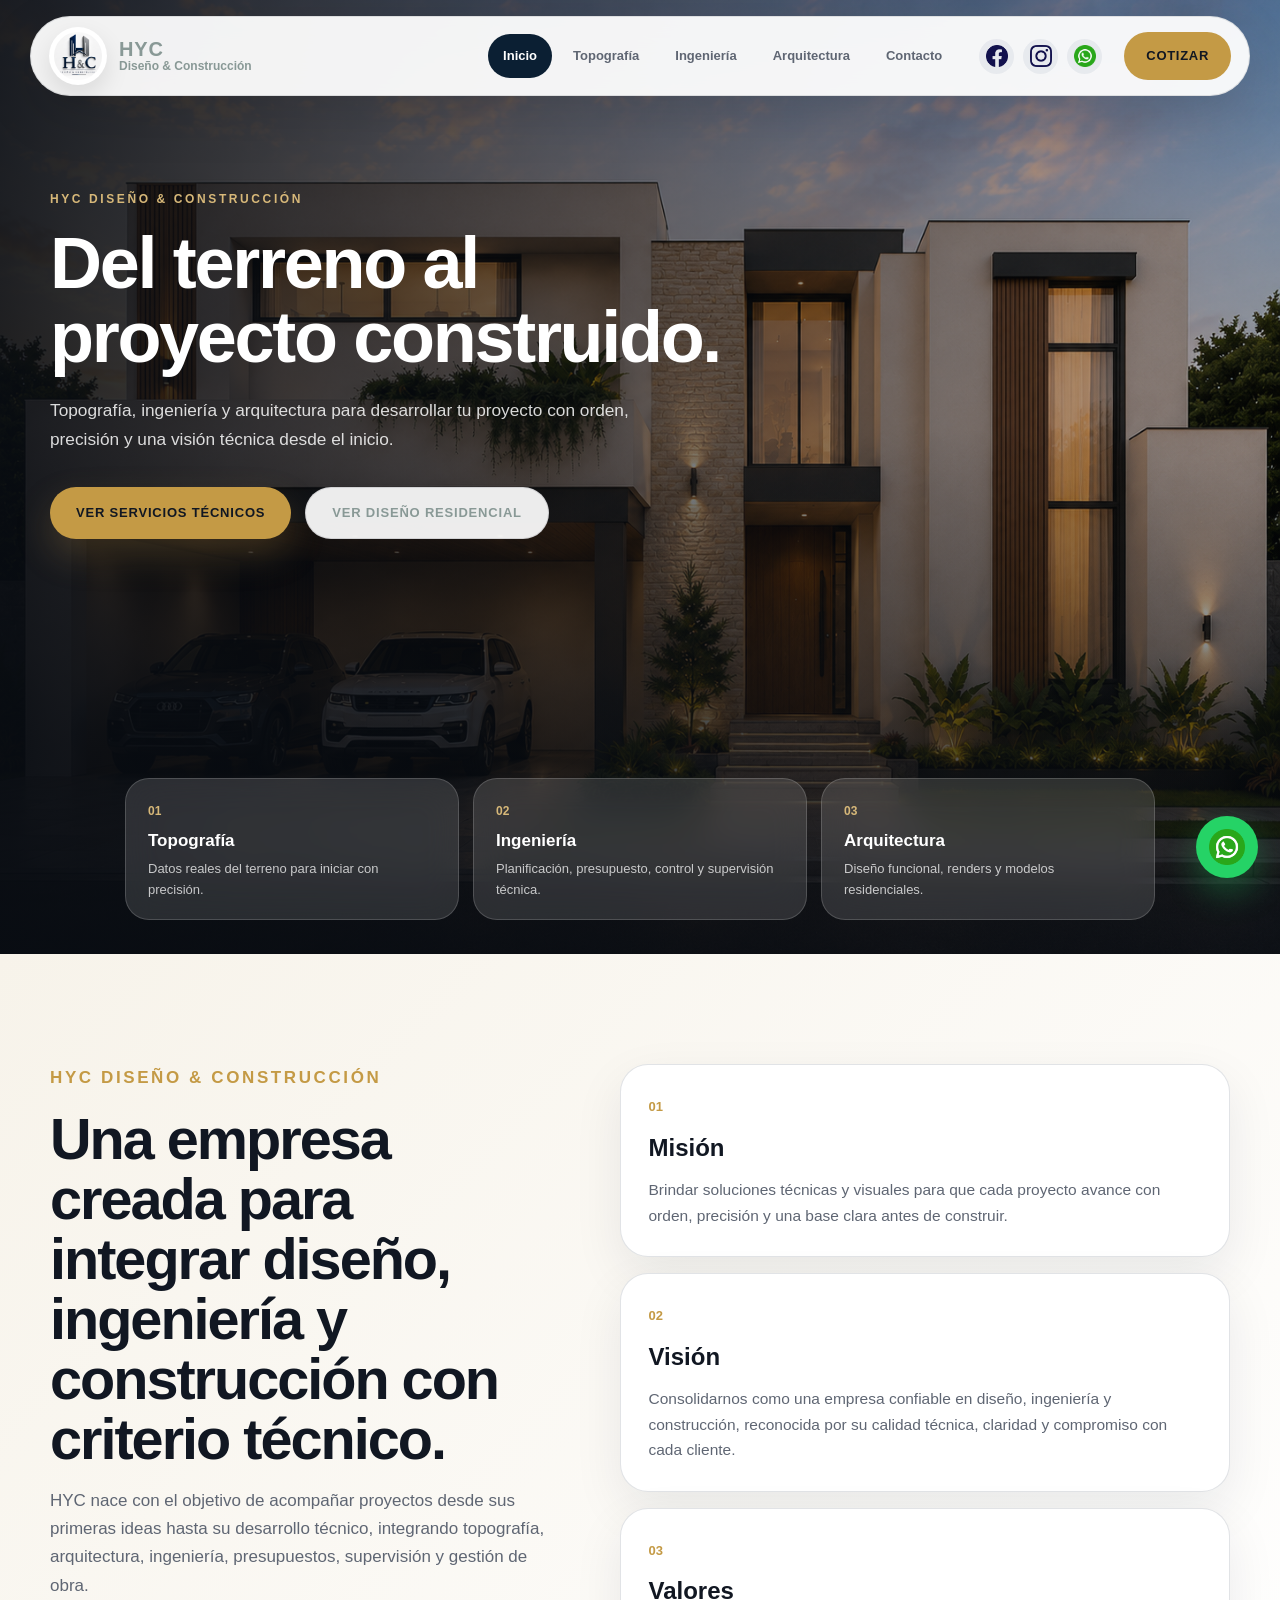
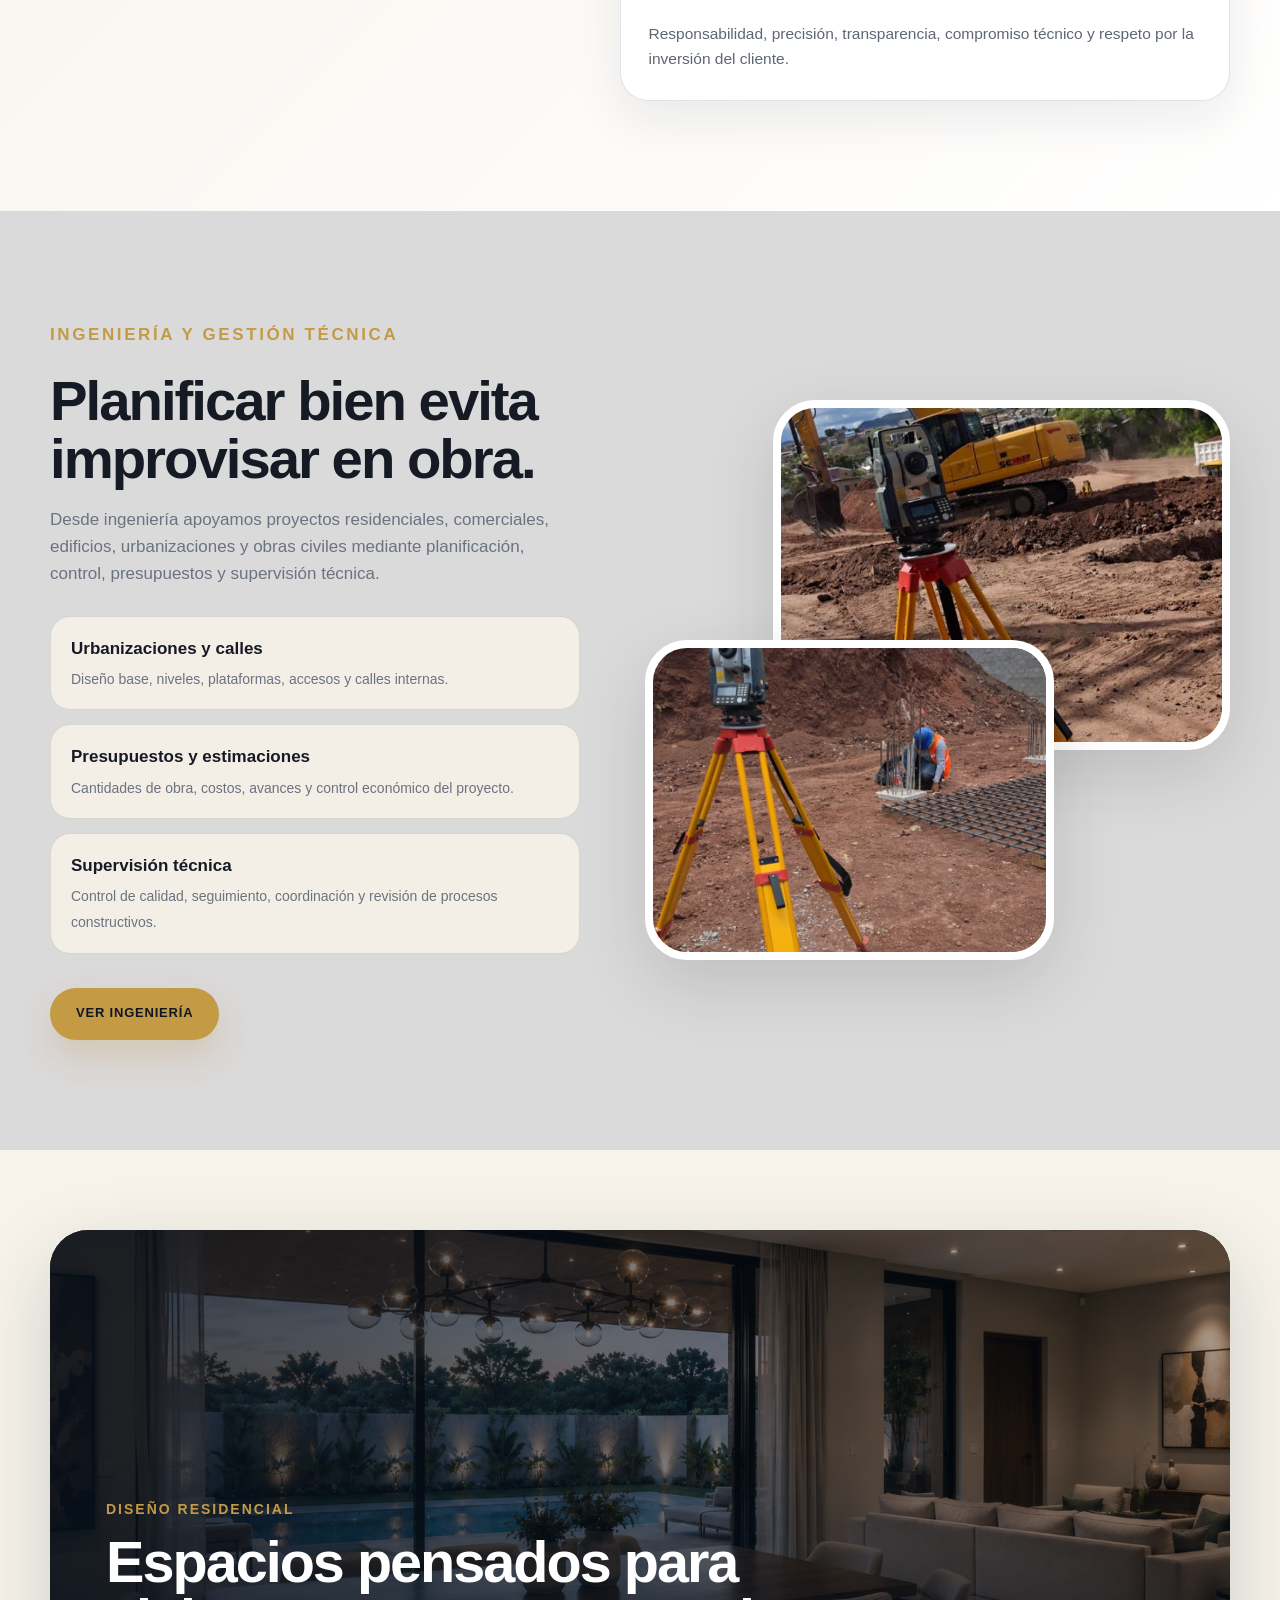
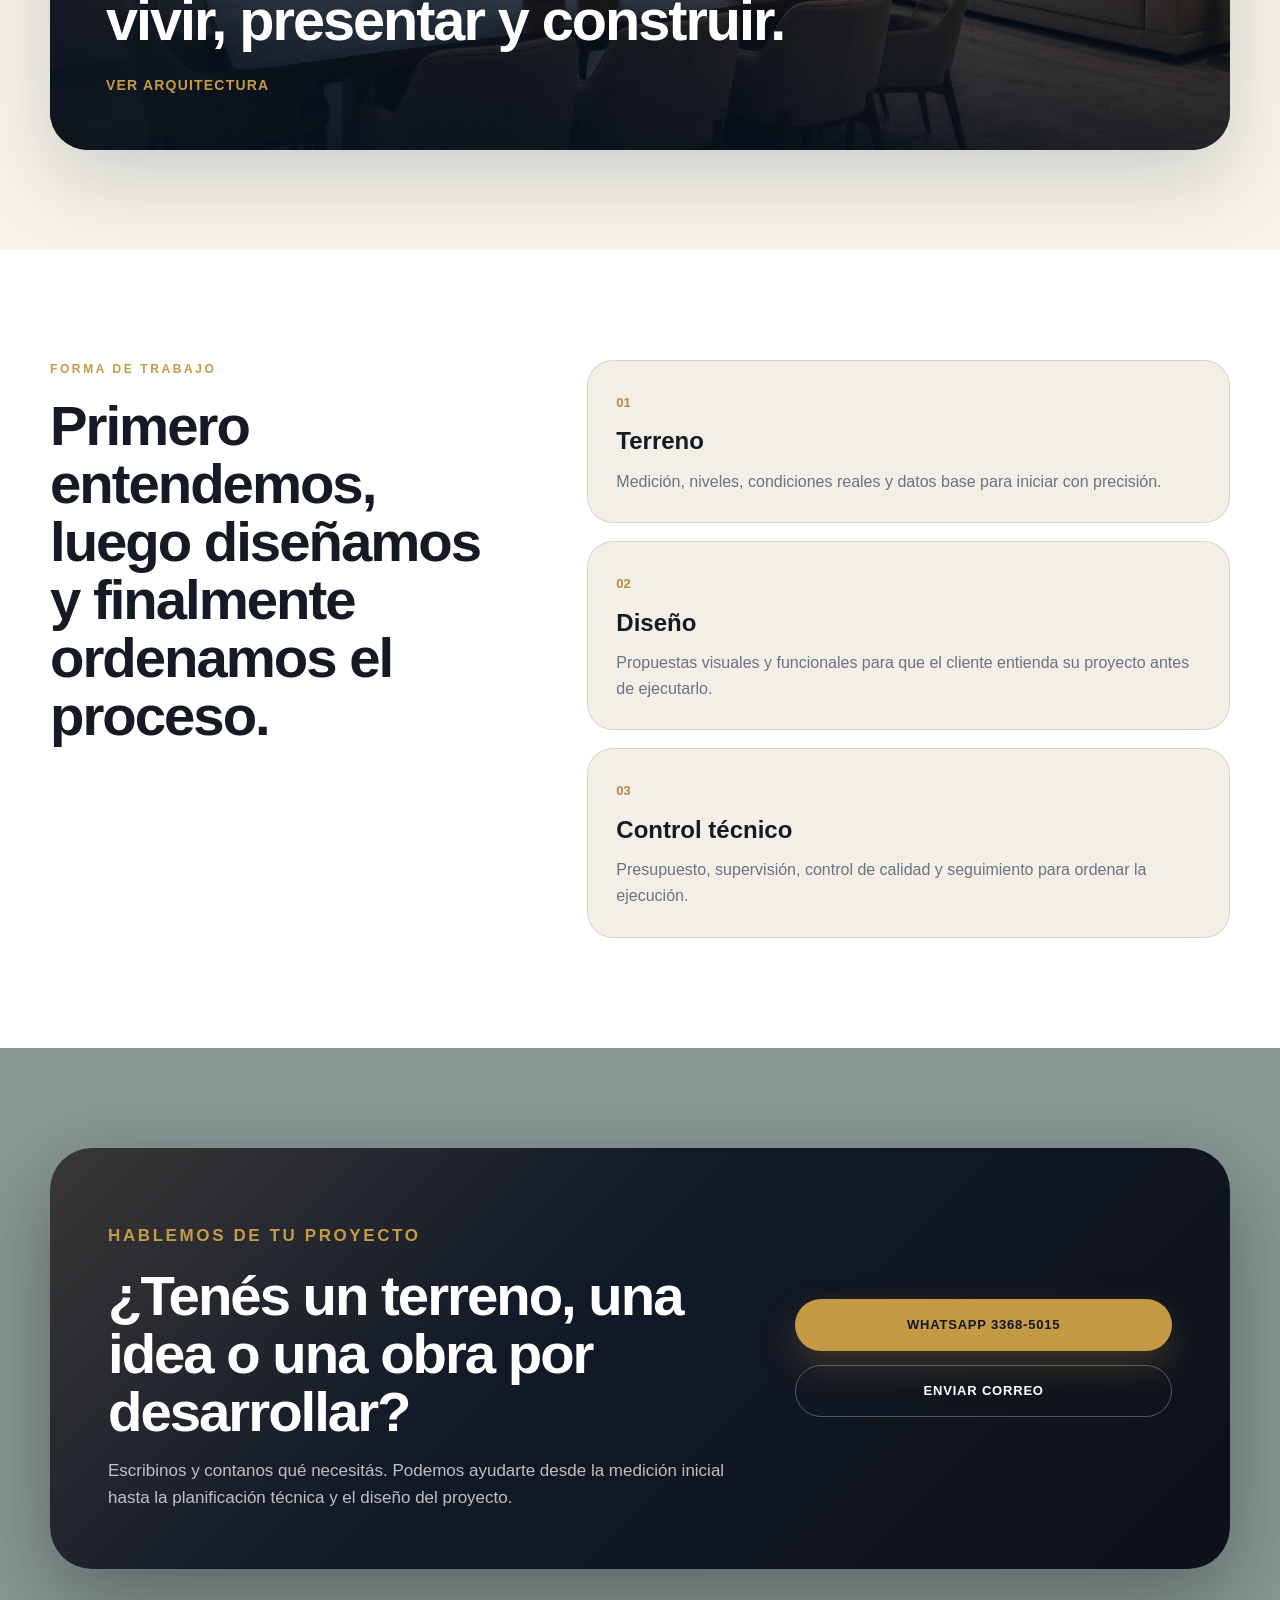
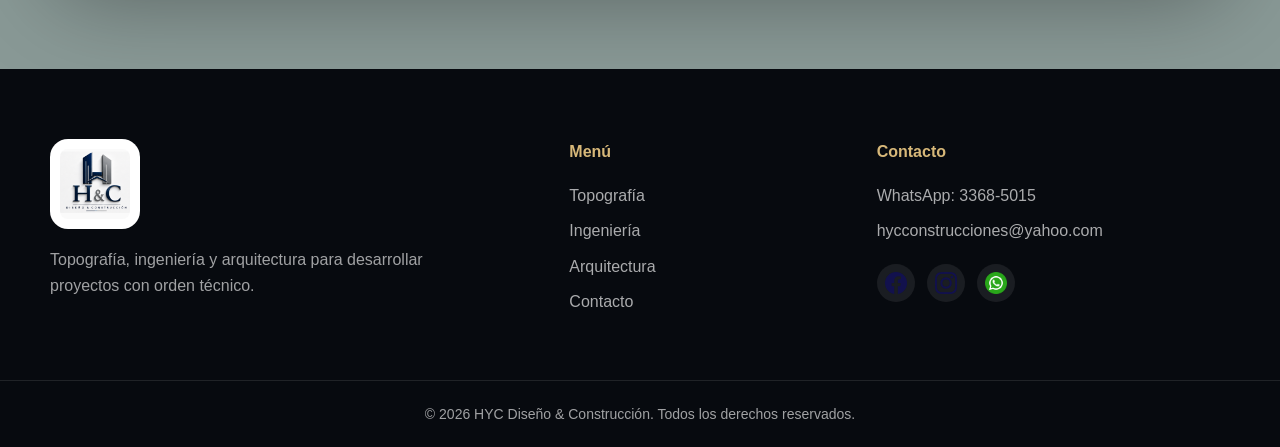
==== commit d8c7de80: "Update index.html" ====
--- a/index.html
+++ b/index.html
@@ -227,61 +227,17 @@
     </section>
 
     <!-- ARQUITECTURA -->
-    <section class="architecture-home-section">
-      <div class="container">
-
-        <div class="architecture-home-head">
-          <div>
-            <p class="section-tag">Diseño & Arquitectura</p>
-            <h2>Visualizar antes de construir.</h2>
-          </div>
-
-        
-        </div>
-
-        <div class="architecture-showcase">
-
-          <article class="arch-main-card">
-            <img src="imagenes/casa-nivara-sala-comedor.png" alt="Diseño interior HYC">
-            <div>
-              <span>Diseño residencial</span>
-              <h3>Espacios pensados para vivir, presentar y construir.</h3>
-              <a href="arquitectura.html">Ver arquitectura</a>
-            </div>
-          </article>
-
-          <div class="arch-model-strip">
-
-            <article>
-              <img src="imagenes/casa-alba-fachada-posterior.jpeg" alt="Casa Alba HYC">
-              <div>
-                <span>Modelo práctico</span>
-                <h4>Casa Alba</h4>
-              </div>
-            </article>
-
-            <article>
-              <img src="imagenes/casa-lia-fachada.jpeg" alt="Casa Lía HYC">
-              <div>
-                <span>Modelo familiar</span>
-                <h4>Casa Lía</h4>
-              </div>
-            </article>
-
-            <article>
-              <img src="imagenes/casa-nivara-fachada-frontal.png" alt="Casa Nivara HYC">
-              <div>
-                <span>Modelo premium</span>
-                <h4>Casa Nivara</h4>
-              </div>
-            </article>
-
-          </div>
-
-        </div>
-
-      </div>
-    </section>
+    <section class="home-arch-feature">
+  <a href="arquitectura.html" class="home-arch-card">
+    <img src="imagenes/casa-nivara-sala-comedor.png" alt="Diseño residencial HYC">
+
+    <div class="home-arch-overlay">
+      <p>Diseño residencial</p>
+      <h2>Espacios pensados para vivir, presentar y construir.</h2>
+      <span>Ver arquitectura</span>
+    </div>
+  </a>
+</section>
 
     <!-- CIERRE GENERAL -->
     <section class="why-clean home-final-flow">
@@ -358,8 +314,9 @@
       <div>
         <img class="footer-logo" src="imagenes/logo-hyc.png" alt="HYC Diseño y Construcción">
         <p>
-          Topografía, ingeniería, diseño arquitectónico y gestión técnica para proyectos
-          residenciales, comerciales, urbanos y civiles.
+         <p>
+  Topografía, ingeniería y arquitectura para desarrollar proyectos con orden técnico.
+</p>
         </p>
       </div>
 
@@ -399,4 +356,4 @@
   </footer>
 
 </body>
-</html>+</html>
--- a/style.css
+++ b/style.css
@@ -2107,4 +2107,623 @@
   .identity-grid {
     grid-template-columns: 1fr;
   }
-}+}
+
+/* ================================
+   TARJETA ARQUITECTURA - HOME
+   PC extendida / celular compacta
+================================ */
+
+.home-arch-feature {
+  padding: 80px 0 100px;
+  background: #f7f3ea;
+}
+
+.home-arch-card {
+  position: relative;
+  display: block;
+  width: min(1180px, calc(100% - 80px));
+  height: 520px;
+  margin: 0 auto;
+  border-radius: 38px;
+  overflow: hidden;
+  text-decoration: none;
+  background: #111722;
+  box-shadow: 0 28px 80px rgba(11, 31, 51, 0.18);
+}
+
+.home-arch-card img {
+  width: 100%;
+  height: 100%;
+  object-fit: cover;
+  object-position: center;
+  display: block;
+  transition: transform 0.45s ease;
+}
+
+.home-arch-card::after {
+  content: "";
+  position: absolute;
+  inset: 0;
+  background:
+    linear-gradient(90deg, rgba(7, 17, 29, 0.82), rgba(7, 17, 29, 0.28)),
+    linear-gradient(0deg, rgba(7, 17, 29, 0.78), transparent 58%);
+}
+
+.home-arch-overlay {
+  position: absolute;
+  z-index: 2;
+  left: 56px;
+  bottom: 52px;
+  max-width: 680px;
+  color: #ffffff;
+}
+
+.home-arch-overlay p {
+  margin: 0 0 12px;
+  color: #c49a45;
+  font-size: 14px;
+  font-weight: 900;
+  letter-spacing: 2px;
+  text-transform: uppercase;
+}
+
+.home-arch-overlay h2 {
+  margin: 0 0 22px;
+  color: #ffffff;
+  font-size: clamp(38px, 4.5vw, 62px);
+  line-height: 1.02;
+  letter-spacing: -2px;
+}
+
+.home-arch-overlay span {
+  color: #c49a45;
+  font-size: 14px;
+  font-weight: 900;
+  letter-spacing: 1.2px;
+  text-transform: uppercase;
+}
+
+.home-arch-card:hover img {
+  transform: scale(1.04);
+}
+
+/* CELULAR */
+@media (max-width: 720px) {
+  .home-arch-feature {
+    padding: 38px 0 55px;
+  }
+
+  .home-arch-card {
+    width: calc(100% - 32px);
+    height: 330px;
+    border-radius: 26px;
+  }
+
+  .home-arch-card::after {
+    background:
+      linear-gradient(0deg, rgba(7, 17, 29, 0.88), rgba(7, 17, 29, 0.22));
+  }
+
+  .home-arch-overlay {
+    left: 24px;
+    right: 24px;
+    bottom: 26px;
+    max-width: none;
+  }
+
+  .home-arch-overlay p {
+    font-size: 11px;
+    letter-spacing: 1.5px;
+    margin-bottom: 8px;
+  }
+
+  .home-arch-overlay h2 {
+    font-size: 30px !important;
+    line-height: 1.05 !important;
+    letter-spacing: -1px;
+    margin-bottom: 14px;
+  }
+
+  .home-arch-overlay span {
+    font-size: 12px;
+  }
+}
+
+/* =========================================
+   CORRECCIÓN PORTADA HOME EN CELULAR
+   Limpia el hero y oculta tarjetas flotantes
+========================================= */
+
+@media (max-width: 720px) {
+
+  html,
+  body {
+    overflow-x: hidden !important;
+  }
+
+  /* PORTADA PRINCIPAL */
+  .hero,
+  .home-hero,
+  .main-hero,
+  .hero-section {
+    min-height: 100svh !important;
+    height: auto !important;
+    padding: 145px 20px 60px !important;
+    display: flex !important;
+    align-items: flex-end !important;
+    justify-content: flex-start !important;
+    overflow: hidden !important;
+    background-position: center center !important;
+  }
+
+  /* Oscurecer un poco para que lea bien */
+  .hero::after,
+  .home-hero::after,
+  .main-hero::after,
+  .hero-section::after {
+    background:
+      linear-gradient(90deg, rgba(7, 17, 29, 0.90), rgba(7, 17, 29, 0.45)),
+      linear-gradient(0deg, rgba(7, 17, 29, 0.92), rgba(7, 17, 29, 0.20)) !important;
+  }
+
+  /* CONTENEDOR DEL TEXTO */
+  .hero .container,
+  .home-hero .container,
+  .main-hero .container,
+  .hero-section .container,
+  .hero-content,
+  .hero-inner,
+  .home-hero-inner {
+    width: 100% !important;
+    max-width: 100% !important;
+    margin: 0 !important;
+    padding: 0 !important;
+    left: auto !important;
+    right: auto !important;
+    transform: none !important;
+    position: relative !important;
+    z-index: 3 !important;
+  }
+
+  /* TÍTULO PRINCIPAL */
+  .hero h1,
+  .home-hero h1,
+  .main-hero h1,
+  .hero-section h1,
+  .hero-title {
+    font-size: 43px !important;
+    line-height: 1.02 !important;
+    letter-spacing: -1.5px !important;
+    max-width: 95% !important;
+    margin-bottom: 18px !important;
+  }
+
+  /* TEXTO */
+  .hero p,
+  .home-hero p,
+  .main-hero p,
+  .hero-section p {
+    font-size: 16px !important;
+    line-height: 1.5 !important;
+    max-width: 94% !important;
+  }
+
+  /* BOTONES */
+  .hero-actions,
+  .home-hero-actions,
+  .hero-buttons {
+    display: flex !important;
+    flex-direction: column !important;
+    gap: 12px !important;
+    width: 100% !important;
+    margin-top: 26px !important;
+  }
+
+  .hero-actions a,
+  .home-hero-actions a,
+  .hero-buttons a,
+  .btn-main,
+  .btn-ghost {
+    width: min(100%, 320px) !important;
+    justify-content: center !important;
+    text-align: center !important;
+    padding: 16px 22px !important;
+    font-size: 13px !important;
+  }
+
+  /* OCULTAR LAS 3 TARJETAS EN CELULAR */
+  .hero-cards,
+  .hero-services,
+  .hero-info-cards,
+  .hero-feature-cards,
+  .hero-mini-grid,
+  .hero-bottom-cards,
+  .floating-cards,
+  .service-preview-cards {
+    display: none !important;
+  }
+
+  /* Por si las tarjetas tienen otra clase individual */
+  .hero-card,
+  .hero-service-card,
+  .floating-card {
+    display: none !important;
+  }
+
+  /* WHATSAPP */
+  .whatsapp-float {
+    width: 58px !important;
+    height: 58px !important;
+    right: 18px !important;
+    bottom: 18px !important;
+  }
+
+  .whatsapp-float img {
+    width: 32px !important;
+    height: 32px !important;
+  }
+}
+
+/* ==================================================
+   MODO CELULAR HYC - MENOS TEXTO / MÁS VISUAL
+   Pegar al final de style.css
+================================================== */
+
+@media (max-width: 720px) {
+
+  html,
+  body {
+    overflow-x: hidden !important;
+  }
+
+  .container {
+    width: calc(100% - 32px) !important;
+    max-width: 100% !important;
+  }
+
+  section {
+    padding-top: 58px !important;
+    padding-bottom: 58px !important;
+  }
+
+  .section-tag,
+  .page-kicker {
+    font-size: 12px !important;
+    letter-spacing: 2.4px !important;
+    margin-bottom: 12px !important;
+  }
+
+  h1 {
+    font-size: 38px !important;
+    line-height: 1.04 !important;
+    letter-spacing: -1.4px !important;
+  }
+
+  h2 {
+    font-size: 32px !important;
+    line-height: 1.05 !important;
+    letter-spacing: -1.2px !important;
+  }
+
+  h3 {
+    font-size: 22px !important;
+    line-height: 1.12 !important;
+  }
+
+  p {
+    font-size: 15px !important;
+    line-height: 1.45 !important;
+  }
+
+  /* Evita que el menú tape contenido al bajar */
+  .site-header {
+    z-index: 9999 !important;
+  }
+
+  main {
+    overflow: hidden !important;
+  }
+
+  /* =========================
+     MODELOS DE CASAS EN MÓVIL
+     Quita fichas largas
+  ========================= */
+
+  .model-showcase,
+  .models-section,
+  .house-models,
+  .model-section {
+    padding-top: 115px !important;
+    padding-bottom: 55px !important;
+  }
+
+  .model-layout,
+  .model-detail,
+  .model-display,
+  .models-showcase,
+  .model-grid,
+  .model-view {
+    display: block !important;
+    grid-template-columns: 1fr !important;
+  }
+
+  .model-card,
+  .model-info,
+  .model-content,
+  .model-panel {
+    padding: 24px !important;
+    border-radius: 28px !important;
+    min-height: auto !important;
+  }
+
+  #modelType,
+  .model-type {
+    font-size: 11px !important;
+    letter-spacing: 2px !important;
+    margin-bottom: 10px !important;
+  }
+
+  #modelTitle,
+  .model-title {
+    font-size: 34px !important;
+    line-height: 1.02 !important;
+    margin-bottom: 12px !important;
+  }
+
+  #modelDescription,
+  .model-description {
+    font-size: 15px !important;
+    line-height: 1.45 !important;
+    margin-bottom: 18px !important;
+
+    display: -webkit-box !important;
+    -webkit-line-clamp: 3 !important;
+    -webkit-box-orient: vertical !important;
+    overflow: hidden !important;
+  }
+
+  /* Oculta especificaciones largas en celular */
+  #modelSpecs,
+  .model-specs,
+  .specs,
+  .model-features,
+  .house-specs {
+    display: none !important;
+  }
+
+  /* Oculta mini galería en celular para no alargar */
+  #modelGallery,
+  .model-gallery,
+  .model-thumbs,
+  .thumb-gallery {
+    display: none !important;
+  }
+
+  #modelWhatsapp,
+  .model-whatsapp,
+  .model-btn,
+  .model-card .btn-main {
+    width: 100% !important;
+    text-align: center !important;
+    justify-content: center !important;
+    padding: 15px 20px !important;
+    font-size: 12px !important;
+    margin-top: 10px !important;
+  }
+
+  #mainImage,
+  .model-main-image,
+  .model-main img,
+  .model-image img {
+    height: 260px !important;
+    border-radius: 26px !important;
+    object-fit: cover !important;
+  }
+
+  /* =========================
+     TARJETAS DE SERVICIOS
+     Menos texto, más rápido
+  ========================= */
+
+  .services-grid,
+  .arch-services-grid,
+  .eng-grid,
+  .topo-services-grid,
+  .cards-grid,
+  .arch-grid,
+  .service-grid {
+    display: grid !important;
+    grid-template-columns: 1fr !important;
+    gap: 14px !important;
+  }
+
+  .service-card,
+  .arch-card,
+  .eng-card,
+  .topo-card,
+  .feature-card {
+    padding: 22px !important;
+    border-radius: 24px !important;
+    min-height: auto !important;
+  }
+
+  .service-card p,
+  .arch-card p,
+  .eng-card p,
+  .topo-card p,
+  .feature-card p {
+    font-size: 14.5px !important;
+    line-height: 1.42 !important;
+
+    display: -webkit-box !important;
+    -webkit-line-clamp: 2 !important;
+    -webkit-box-orient: vertical !important;
+    overflow: hidden !important;
+  }
+
+  /* =========================
+     OCULTAR SECCIONES LARGAS EN CELULAR
+     Estas aburren en móvil
+  ========================= */
+
+  .arch-process,
+  .eng-process,
+  .topo-process,
+  .process-section,
+  .process-grid,
+  .identity-section {
+    display: none !important;
+  }
+
+  /* =========================
+     BLOQUES OSCUROS Y CTA
+  ========================= */
+
+  .eng-dark,
+  .arch-dark,
+  .topo-dark,
+  .dark-section {
+    padding: 60px 0 !important;
+  }
+
+  .eng-dark-grid,
+  .arch-dark-grid,
+  .topo-dark-grid,
+  .dark-grid {
+    display: block !important;
+  }
+
+  .eng-list,
+  .arch-list,
+  .topo-list {
+    gap: 10px !important;
+    margin-top: 20px !important;
+  }
+
+  .eng-list span,
+  .arch-list span,
+  .topo-list span {
+    font-size: 14px !important;
+    line-height: 1.35 !important;
+  }
+
+  .eng-visual,
+  .arch-visual,
+  .topo-visual {
+    min-height: 280px !important;
+    height: 280px !important;
+    margin-top: 28px !important;
+    border-radius: 26px !important;
+  }
+
+  /* =========================
+     BOTONES EN CELULAR
+  ========================= */
+
+  .btn-main,
+  .btn-ghost,
+  .nav-quote {
+    width: 100% !important;
+    max-width: 310px !important;
+    padding: 15px 20px !important;
+    font-size: 12px !important;
+    text-align: center !important;
+    justify-content: center !important;
+  }
+
+  .whatsapp-float {
+    width: 58px !important;
+    height: 58px !important;
+    right: 18px !important;
+    bottom: 18px !important;
+  }
+
+  .whatsapp-float img {
+    width: 32px !important;
+    height: 32px !important;
+  }
+}
+
+/* ================================
+   FOOTER LIMPIO EN CELULAR
+================================ */
+
+@media (max-width: 720px) {
+
+  .site-footer {
+    padding: 55px 0 30px !important;
+  }
+
+  .footer-clean-grid {
+    display: block !important;
+    text-align: left !important;
+  }
+
+  .footer-logo {
+    width: 88px !important;
+    max-width: 88px !important;
+    margin-bottom: 18px !important;
+  }
+
+  .site-footer p {
+    font-size: 15px !important;
+    line-height: 1.45 !important;
+    max-width: 92% !important;
+    margin-bottom: 28px !important;
+  }
+
+  /* Oculta el menú del footer en celular */
+  .site-footer h4,
+  .site-footer div:nth-child(2) {
+    display: none !important;
+  }
+
+  /* Contacto más compacto */
+  .site-footer div:nth-child(3) {
+    margin-top: 10px !important;
+  }
+
+  .site-footer div:nth-child(3) h4 {
+    display: block !important;
+    color: #c49a45 !important;
+    font-size: 18px !important;
+    margin-bottom: 14px !important;
+  }
+
+  .site-footer a {
+    font-size: 15px !important;
+    line-height: 1.5 !important;
+    margin-bottom: 8px !important;
+  }
+
+  .footer-social {
+    margin-top: 22px !important;
+    display: flex !important;
+    gap: 12px !important;
+  }
+
+  .footer-social a {
+    width: 42px !important;
+    height: 42px !important;
+    display: grid !important;
+    place-items: center !important;
+    border-radius: 50% !important;
+    background: rgba(255,255,255,0.08) !important;
+  }
+
+  .footer-social img {
+    width: 22px !important;
+    height: 22px !important;
+  }
+
+  .footer-bottom-clean {
+    margin-top: 28px !important;
+    padding-top: 18px !important;
+  }
+
+  .footer-bottom-clean p {
+    font-size: 12px !important;
+    opacity: 0.65 !important;
+  }
+}
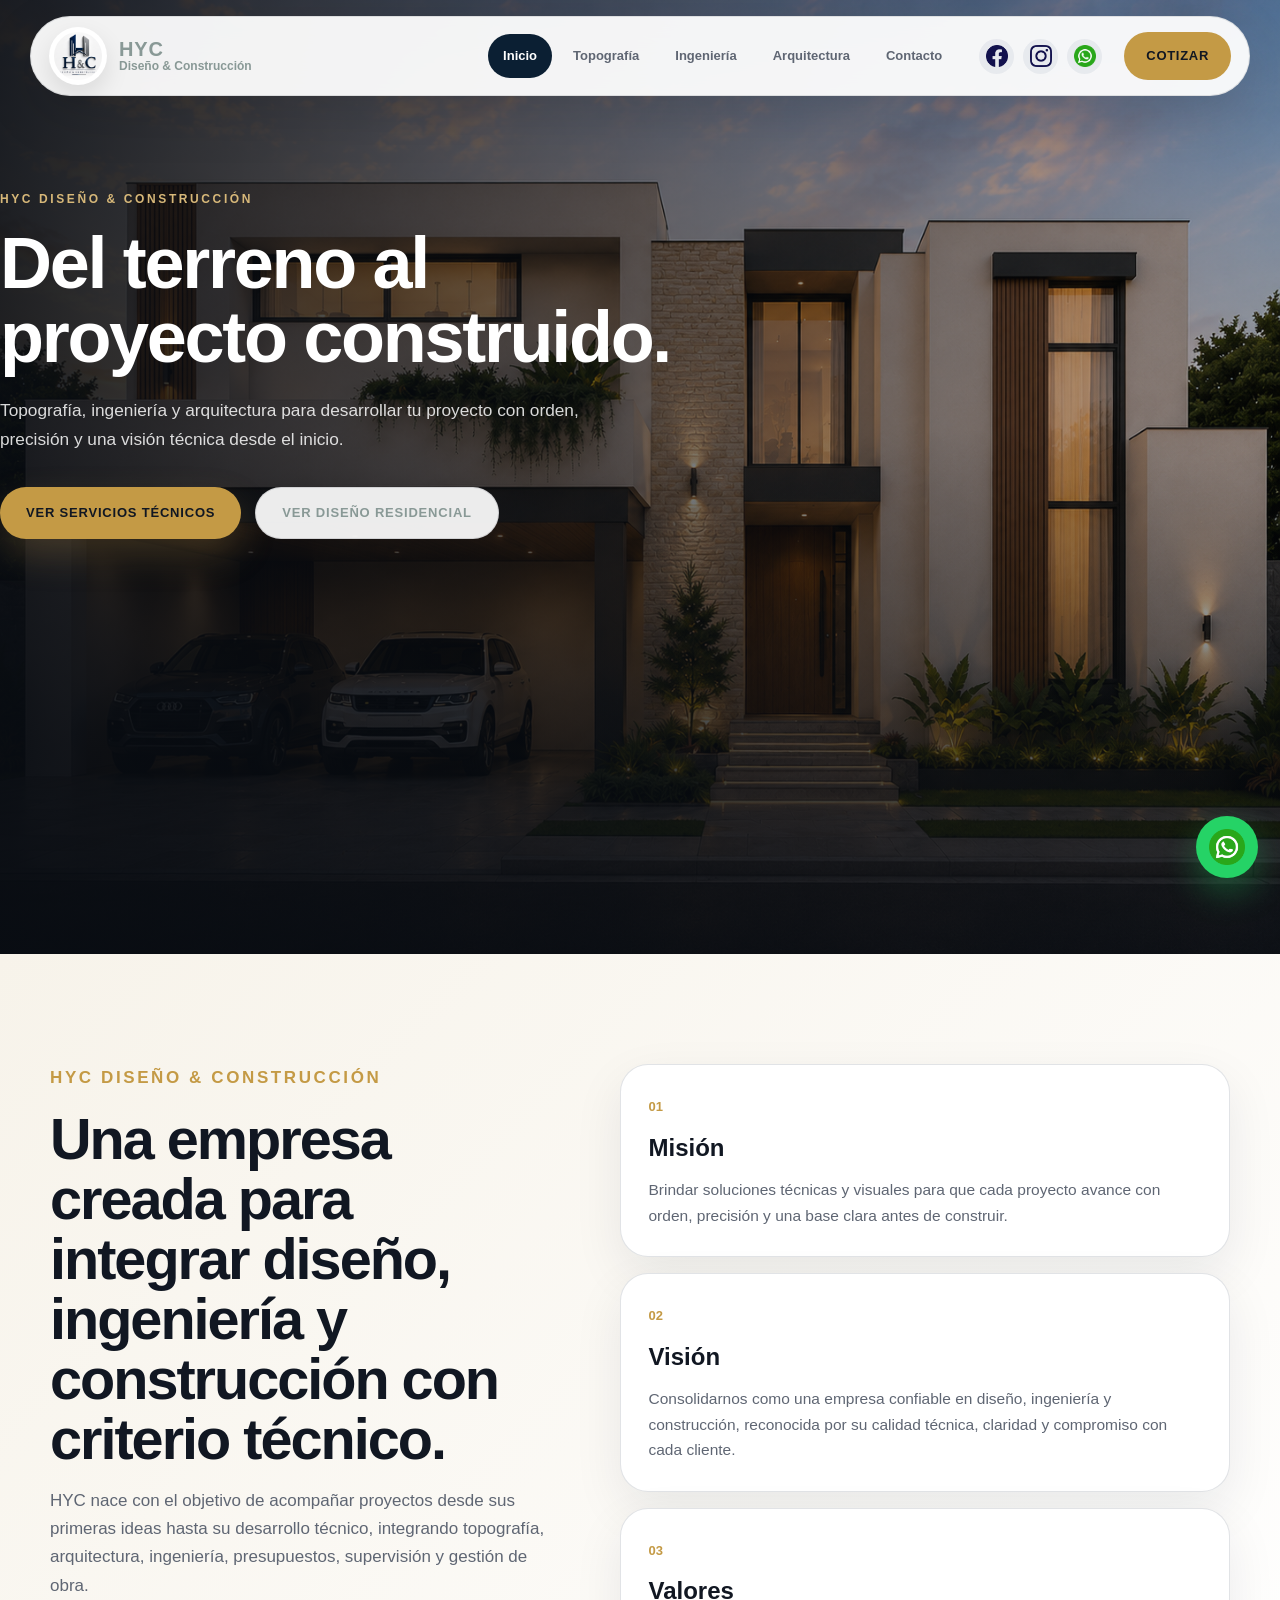
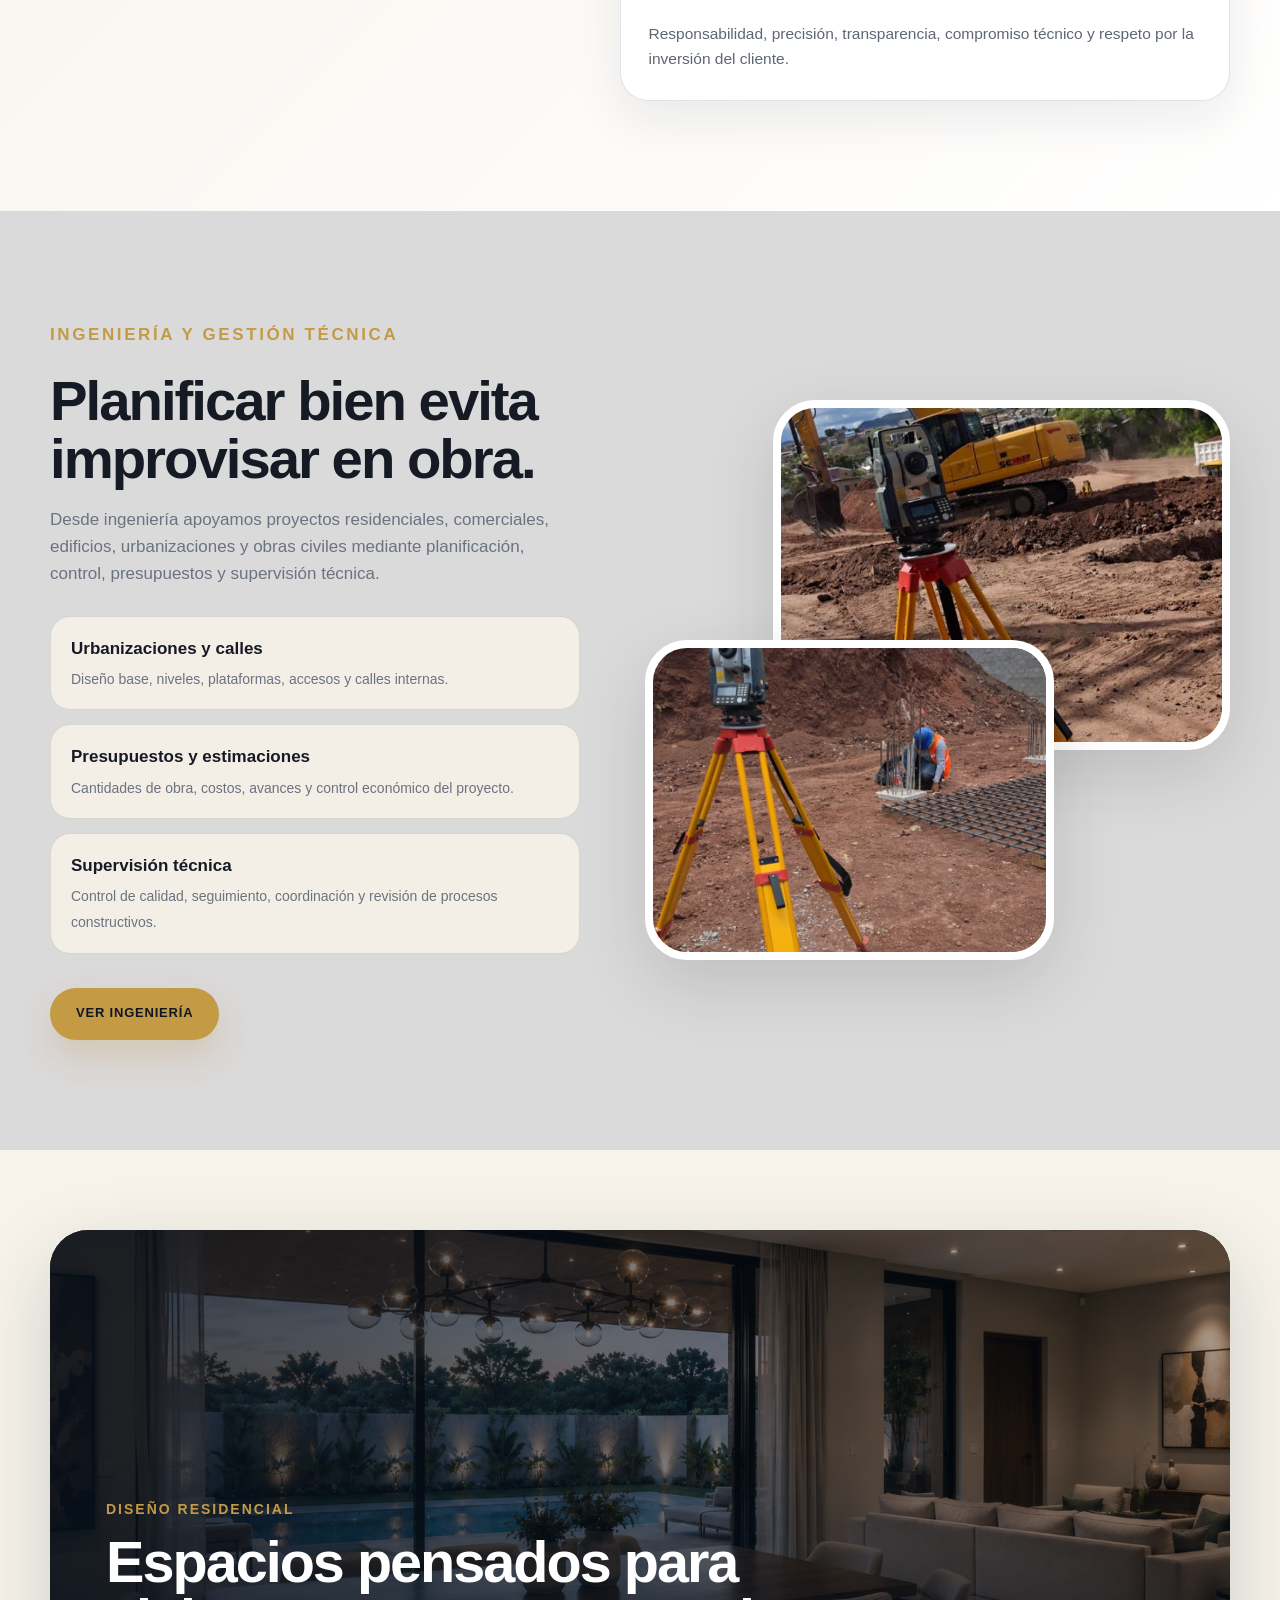
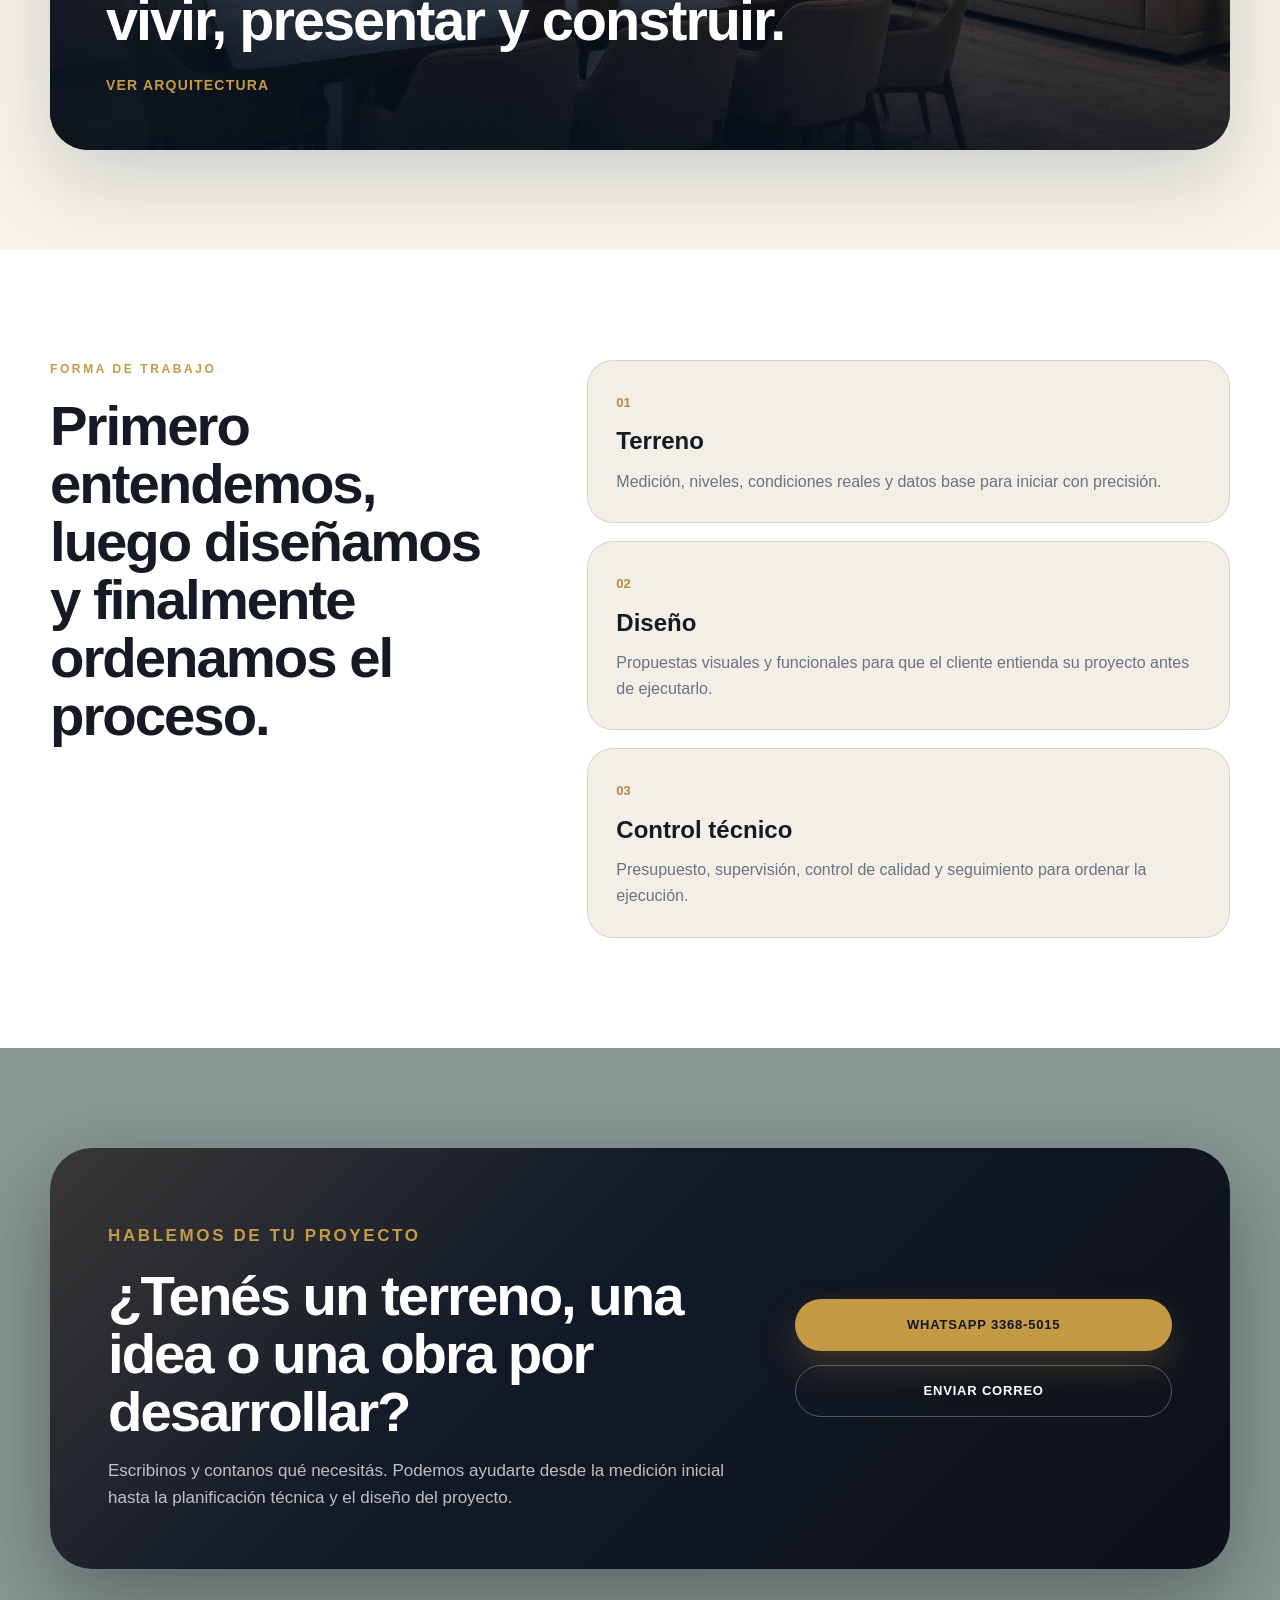
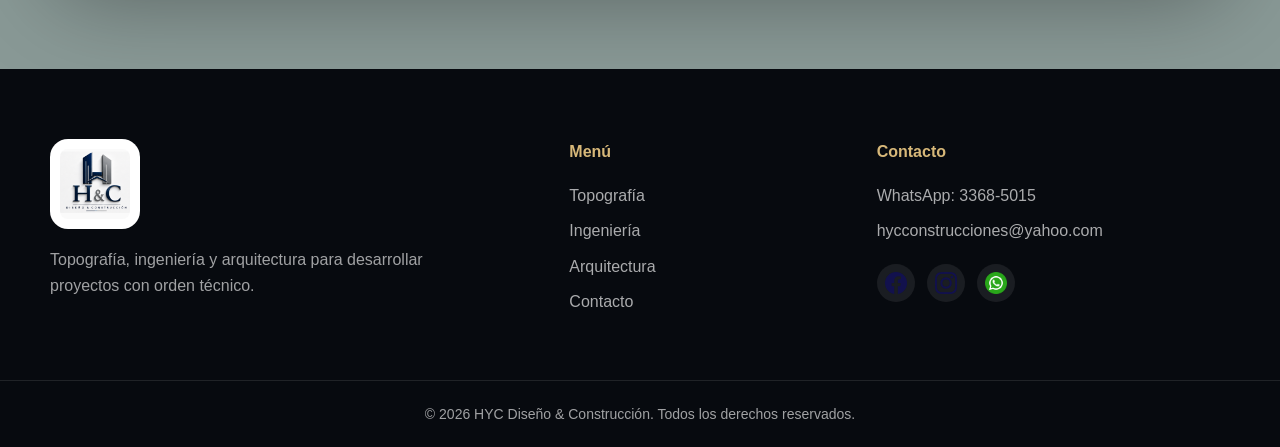
==== commit 0f0efc4c: "Fix HTML formatting issues and restore content" ====
--- a/index.html
+++ b/index.html
@@ -118,7 +118,7 @@
 
       </div>
 
-      <div class="hero-bottom-card">
+      <div class="hero-cards mobile-hide-home-cards">
         <div>
           <span>01</span>
           <strong>Topografía</strong>
--- a/style.css
+++ b/style.css
@@ -2727,3 +2727,354 @@
     opacity: 0.65 !important;
   }
 }
+
+/* =========================
+   INICIO MOBILE LIMPIO
+========================= */
+@media (max-width: 768px) {
+
+  .hero-grid,
+  .home-hero-grid,
+  .intro-grid {
+    display: block !important;
+  }
+
+  /* OCULTAR LOS CUADRITOS DE LA DERECHA EN CELULAR */
+  .hero-cards,
+  .home-hero-cards,
+  .hero-mini-cards,
+  .services-preview-cards,
+  .hero-side-cards {
+    display: none !important;
+  }
+
+  .hero,
+  .home-hero,
+  .intro-hero {
+    min-height: auto !important;
+    padding: 145px 0 60px !important;
+    background-position: center center !important;
+  }
+
+  .hero-copy,
+  .home-hero-copy,
+  .intro-copy {
+    max-width: 100% !important;
+    padding-right: 0 !important;
+  }
+
+  .hero-copy h1,
+  .home-hero-copy h1,
+  .intro-copy h1 {
+    font-size: clamp(40px, 11vw, 56px) !important;
+    line-height: 0.96 !important;
+    margin-bottom: 16px !important;
+  }
+
+  .hero-copy p,
+  .home-hero-copy p,
+  .intro-copy p {
+    font-size: 18px !important;
+    line-height: 1.45 !important;
+    max-width: 95% !important;
+    margin-bottom: 22px !important;
+  }
+
+  .hero-actions,
+  .hero-buttons,
+  .home-hero-actions {
+    display: flex !important;
+    flex-direction: column !important;
+    gap: 14px !important;
+    align-items: flex-start !important;
+  }
+
+  .hero-actions a,
+  .hero-buttons a,
+  .home-hero-actions a {
+    width: 100% !important;
+    max-width: 320px !important;
+    text-align: center !important;
+  }
+}
+
+/* =========================
+   MODELOS MOBILE MEJORADOS
+========================= */
+@media (max-width: 768px) {
+
+  .model-tabs {
+    display: flex !important;
+    flex-wrap: wrap !important;
+    gap: 12px !important;
+    margin-bottom: 20px !important;
+  }
+
+  .model-tabs button,
+  .model-tab {
+    min-width: 140px !important;
+    text-align: center !important;
+  }
+
+  .model-showcase,
+  .model-layout,
+  .model-viewer {
+    display: block !important;
+  }
+
+  .model-image-wrap,
+  .model-main-image,
+  .model-hero-image {
+    width: 100% !important;
+    height: 280px !important;
+    border-radius: 28px !important;
+    overflow: hidden !important;
+    margin-bottom: 18px !important;
+  }
+
+  #mainImage,
+  .model-image-wrap img,
+  .model-main-image img {
+    width: 100% !important;
+    height: 100% !important;
+    object-fit: cover !important;
+    object-position: center center !important;
+    display: block !important;
+  }
+
+  .model-content,
+  .model-info-panel,
+  .model-copy {
+    width: 100% !important;
+    padding: 22px !important;
+  }
+
+  #modelTitle {
+    font-size: clamp(34px, 9vw, 44px) !important;
+    line-height: 1.02 !important;
+    margin-bottom: 12px !important;
+  }
+
+  #modelDescription {
+    font-size: 17px !important;
+    line-height: 1.5 !important;
+    margin-bottom: 18px !important;
+
+    display: -webkit-box;
+    -webkit-line-clamp: 3;
+    -webkit-box-orient: vertical;
+    overflow: hidden;
+  }
+
+  /* Specs más compactas */
+  #modelSpecs {
+    display: grid !important;
+    grid-template-columns: 1fr 1fr !important;
+    gap: 10px 14px !important;
+    margin-bottom: 18px !important;
+  }
+
+  #modelSpecs span {
+    font-size: 15px !important;
+    line-height: 1.35 !important;
+    padding: 0 !important;
+    border: 0 !important;
+    background: transparent !important;
+  }
+
+  #modelWhatsapp {
+    width: 100% !important;
+    text-align: center !important;
+    display: block !important;
+    margin-bottom: 12px !important;
+  }
+
+  .toggle-gallery-btn {
+    width: 100% !important;
+    display: block !important;
+    border: 1px solid rgba(255,255,255,0.16);
+    background: rgba(255,255,255,0.06);
+    color: #fff;
+    border-radius: 999px;
+    padding: 14px 18px;
+    font-size: 15px;
+    font-weight: 700;
+    margin-bottom: 14px;
+    cursor: pointer;
+  }
+
+  /* GALERÍA OCULTA AL INICIO */
+  #modelGallery {
+    display: none !important;
+  }
+
+  /* AL TOCAR BOTÓN, APARECE */
+  #modelGallery.mobile-open {
+    display: grid !important;
+    grid-template-columns: repeat(3, 1fr) !important;
+    gap: 10px !important;
+    margin-top: 8px !important;
+  }
+
+  #modelGallery img {
+    width: 100% !important;
+    height: 86px !important;
+    object-fit: cover !important;
+    border-radius: 14px !important;
+    cursor: pointer;
+  }
+}
+
+/* ================================
+   BOTÓN VER INTERIORES / MODELOS
+================================ */
+
+.toggle-gallery-btn {
+  display: none;
+}
+
+.model-actions-mobile {
+  display: block;
+}
+
+/* CELULAR */
+@media (max-width: 768px) {
+
+  .model-actions-mobile {
+    display: grid !important;
+    gap: 12px !important;
+    width: 100% !important;
+  }
+
+  .model-actions-mobile .btn-main {
+    width: 100% !important;
+    max-width: none !important;
+    text-align: center !important;
+    justify-content: center !important;
+  }
+
+  .toggle-gallery-btn {
+    display: block !important;
+    width: 100% !important;
+    border: 1px solid rgba(255,255,255,0.18) !important;
+    background: rgba(255,255,255,0.08) !important;
+    color: #ffffff !important;
+    border-radius: 999px !important;
+    padding: 15px 20px !important;
+    font-size: 13px !important;
+    font-weight: 900 !important;
+    letter-spacing: 1px !important;
+    text-transform: uppercase !important;
+    cursor: pointer !important;
+  }
+
+  .toggle-gallery-btn:hover {
+    background: rgba(255,255,255,0.14) !important;
+  }
+
+  /* Oculta la galería al inicio en celular */
+  #modelGallery {
+    display: none !important;
+  }
+
+  /* La muestra cuando se toca Ver interiores */
+  #modelGallery.mobile-open {
+    display: grid !important;
+    grid-template-columns: repeat(3, 1fr) !important;
+    gap: 10px !important;
+    margin-top: 16px !important;
+  }
+
+  #modelGallery.mobile-open img {
+    width: 100% !important;
+    height: 88px !important;
+    object-fit: cover !important;
+    border-radius: 14px !important;
+  }
+}
+
+/* ==================================
+   MOSTRAR NOMBRE HYC EN CELULAR
+================================== */
+
+@media (max-width: 768px) {
+
+  .brand-logo,
+  .identity-brand {
+    display: flex !important;
+    align-items: center !important;
+    gap: 9px !important;
+    max-width: 230px !important;
+  }
+
+  .brand-logo img,
+  .identity-brand img {
+    width: 58px !important;
+    height: 58px !important;
+    object-fit: contain !important;
+  }
+
+  .brand-name {
+    display: flex !important;
+    flex-direction: column !important;
+    line-height: 1.05 !important;
+  }
+
+  .brand-name strong {
+    display: block !important;
+    font-size: 18px !important;
+    font-weight: 900 !important;
+    color: #8fa19d !important;
+    letter-spacing: 0.5px !important;
+  }
+
+  .brand-name small {
+    display: block !important;
+    font-size: 10px !important;
+    font-weight: 700 !important;
+    color: #8fa19d !important;
+    letter-spacing: 0.1px !important;
+    white-space: nowrap !important;
+  }
+
+  .nav-wrap {
+    gap: 10px !important;
+  }
+
+  .menu-btn {
+    flex-shrink: 0 !important;
+  }
+}
+
+/* ================================
+   OCULTAR CUADRITOS DEL INICIO EN CELULAR
+================================ */
+
+@media (max-width: 768px) {
+  .mobile-hide-home-cards {
+    display: none !important;
+  }
+}
+
+/* ================================
+   OCULTAR DATOS DE CASA EN CELULAR
+================================ */
+
+@media (max-width: 768px) {
+  #modelSpecs,
+  .model-specs {
+    display: none !important;
+  }
+
+  .model-premium-info {
+    padding-bottom: 20px !important;
+  }
+
+  .model-premium-info #modelDescription {
+    margin-bottom: 22px !important;
+  }
+
+  .model-actions-mobile {
+    margin-top: 18px !important;
+  }
+}
